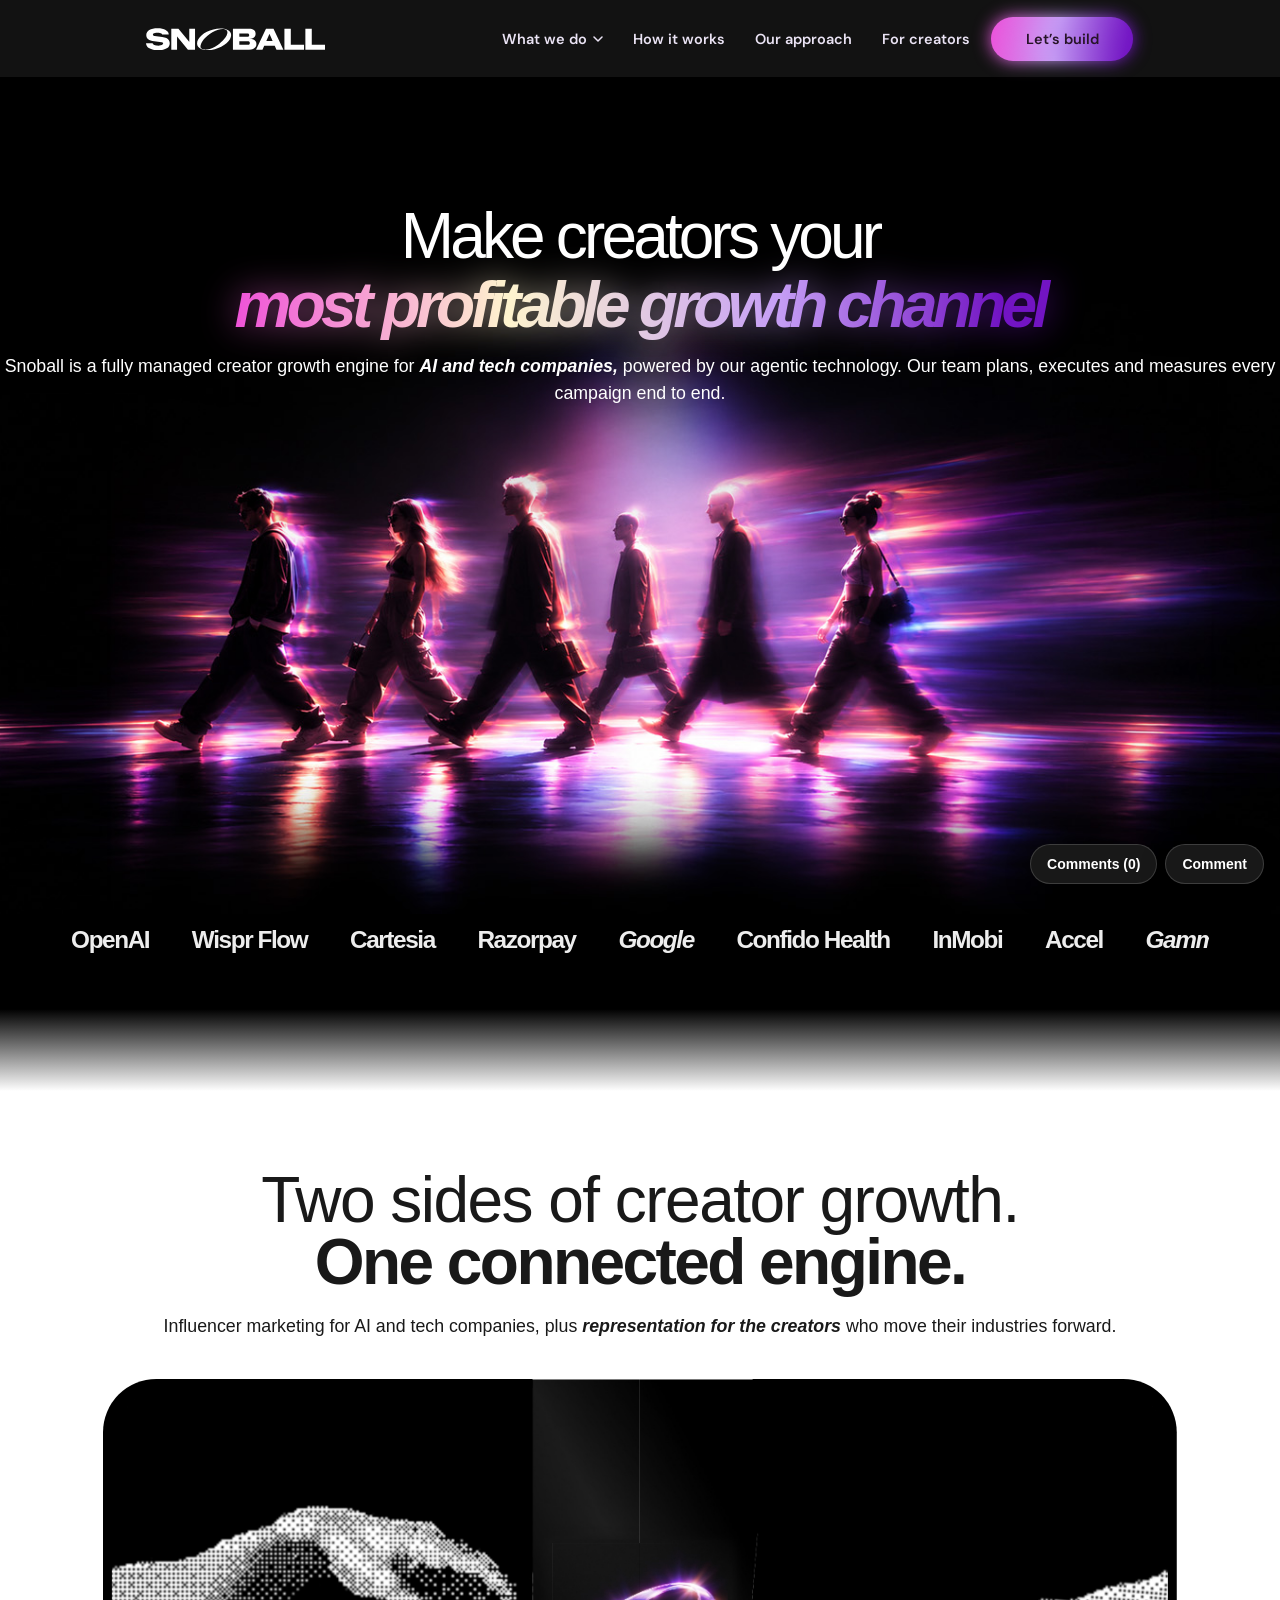
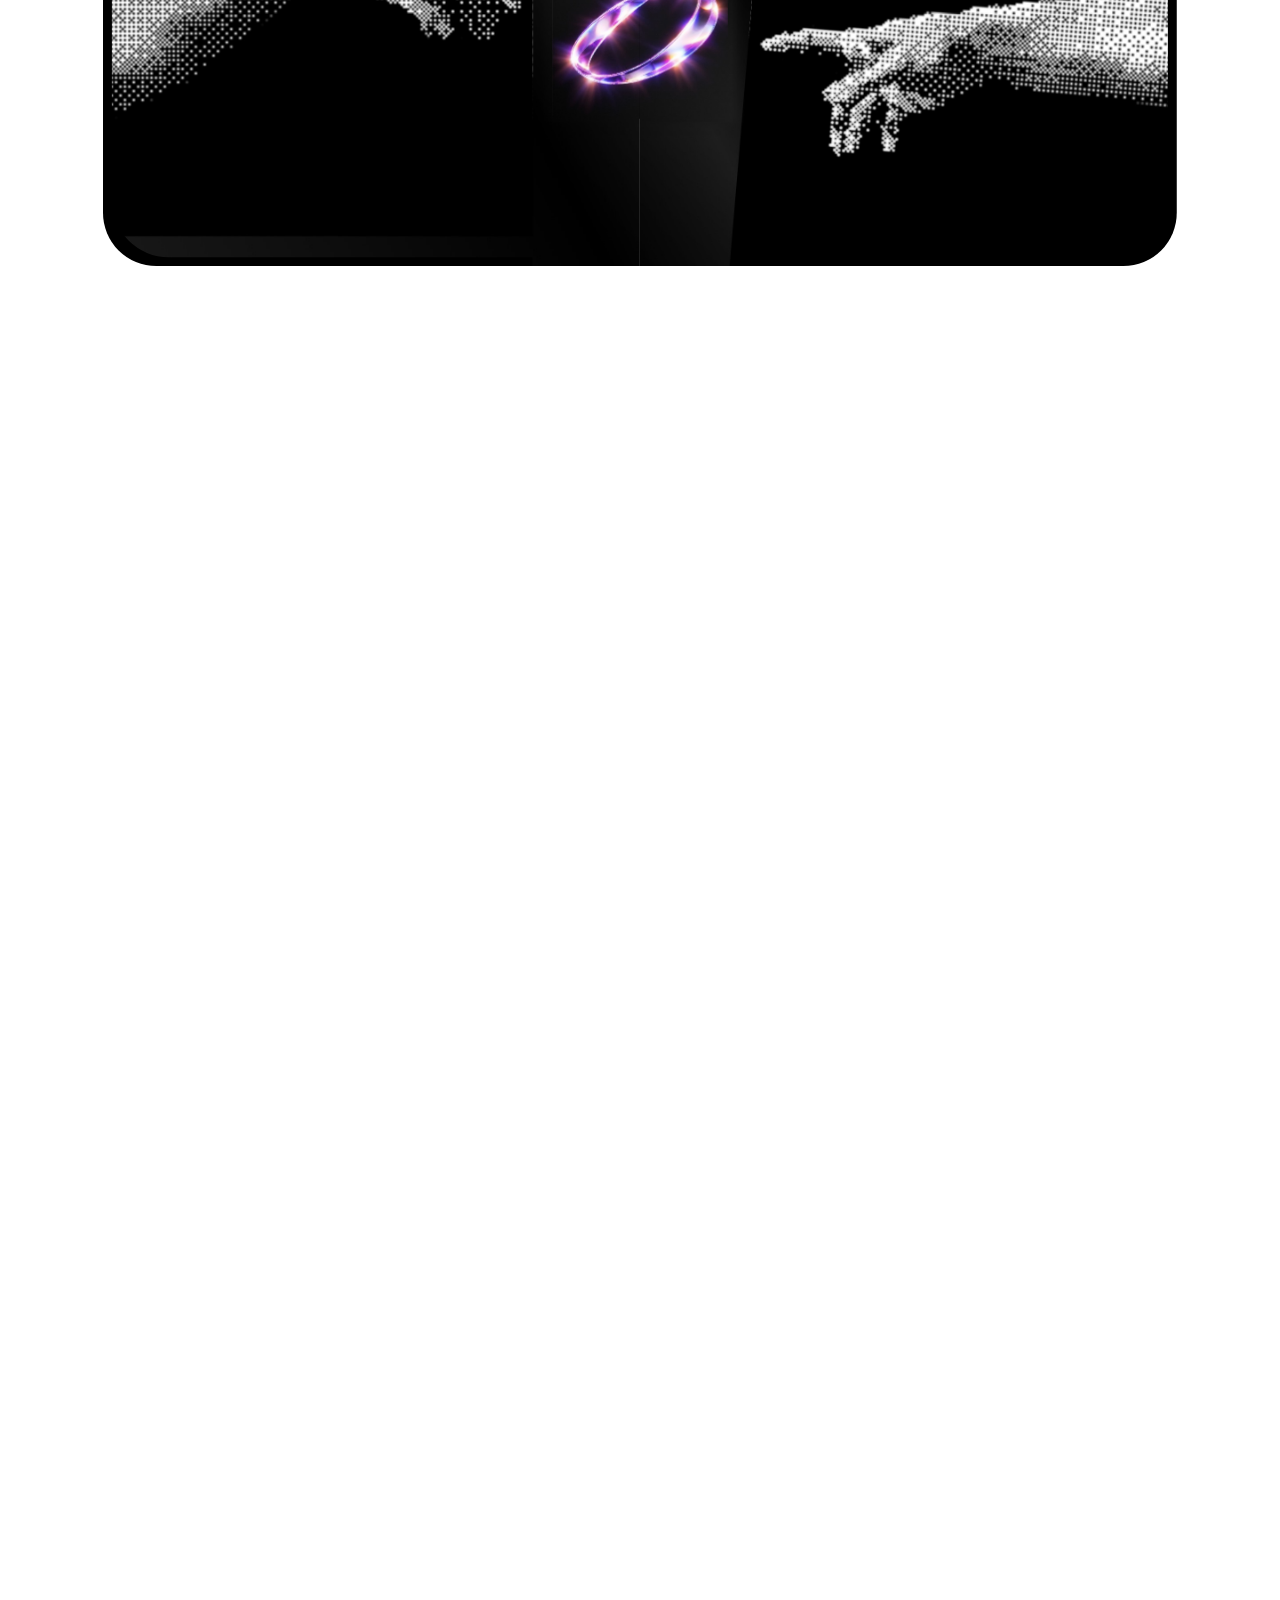
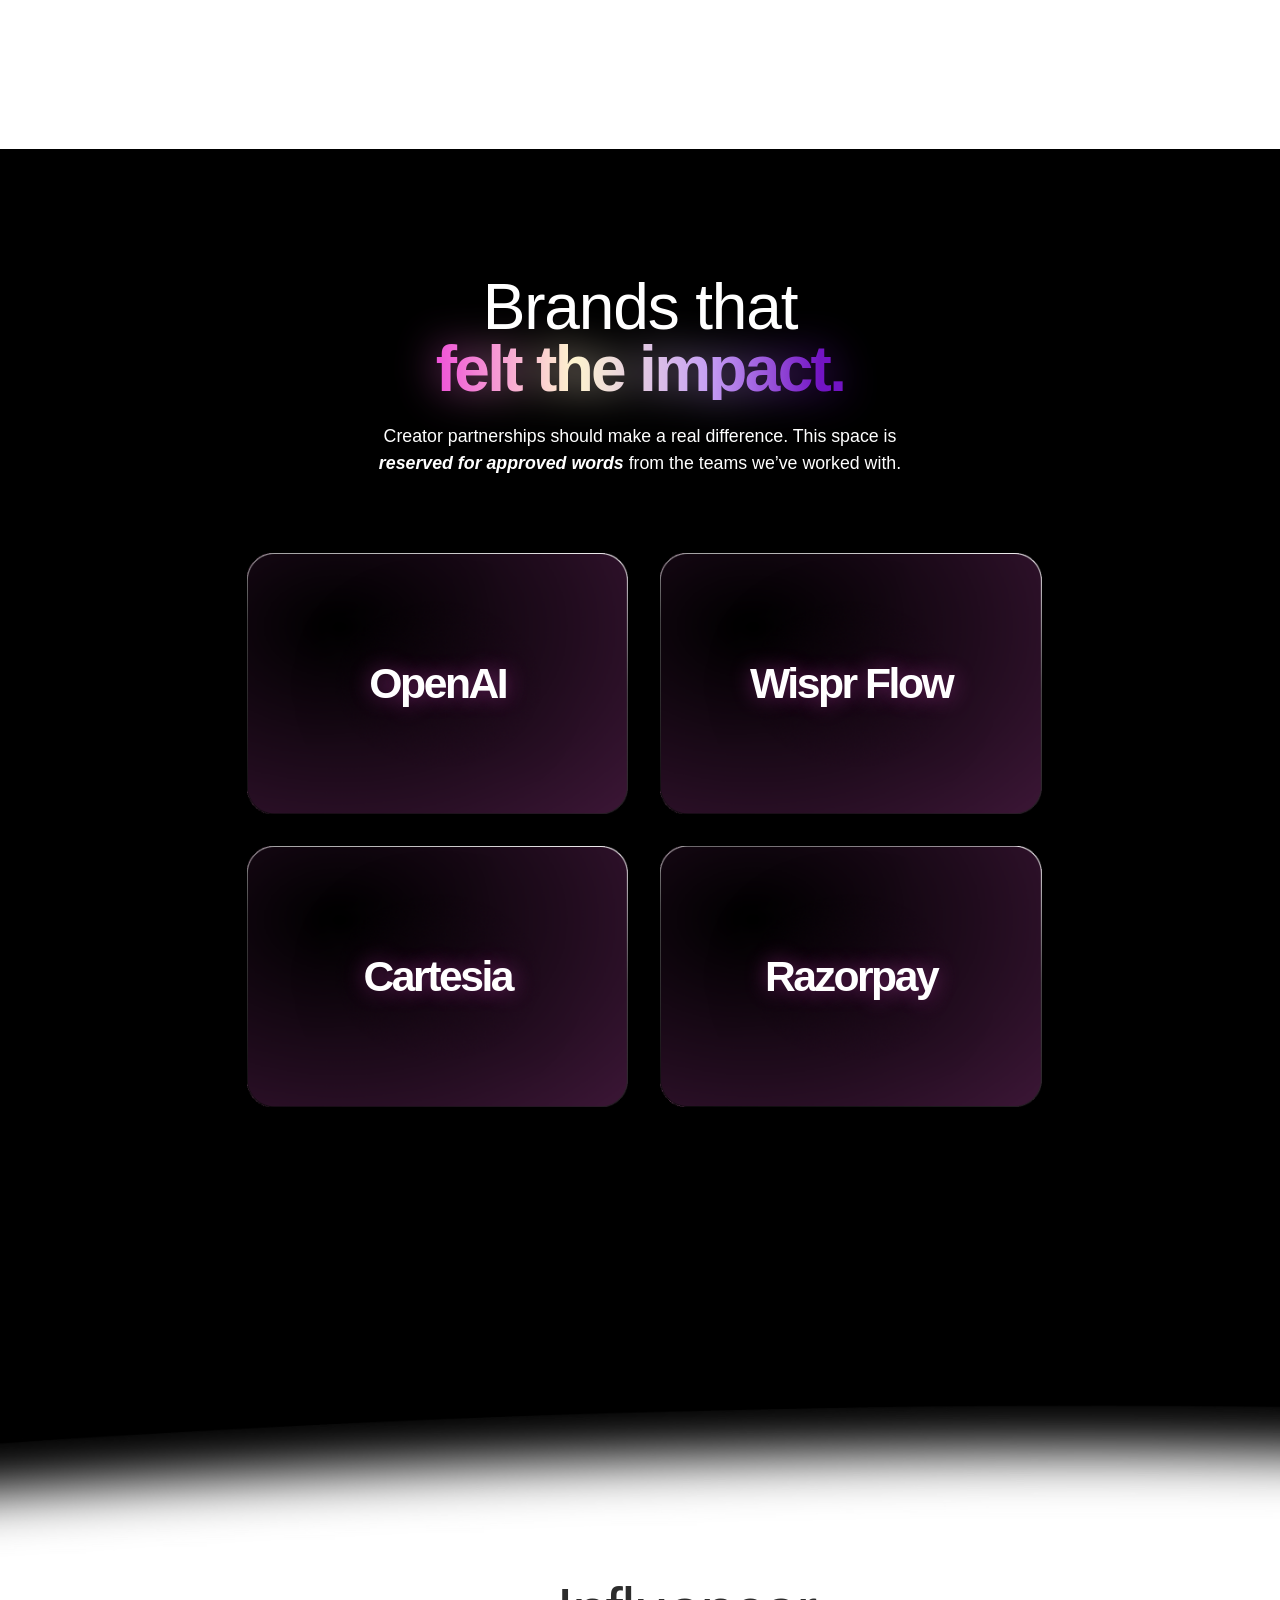
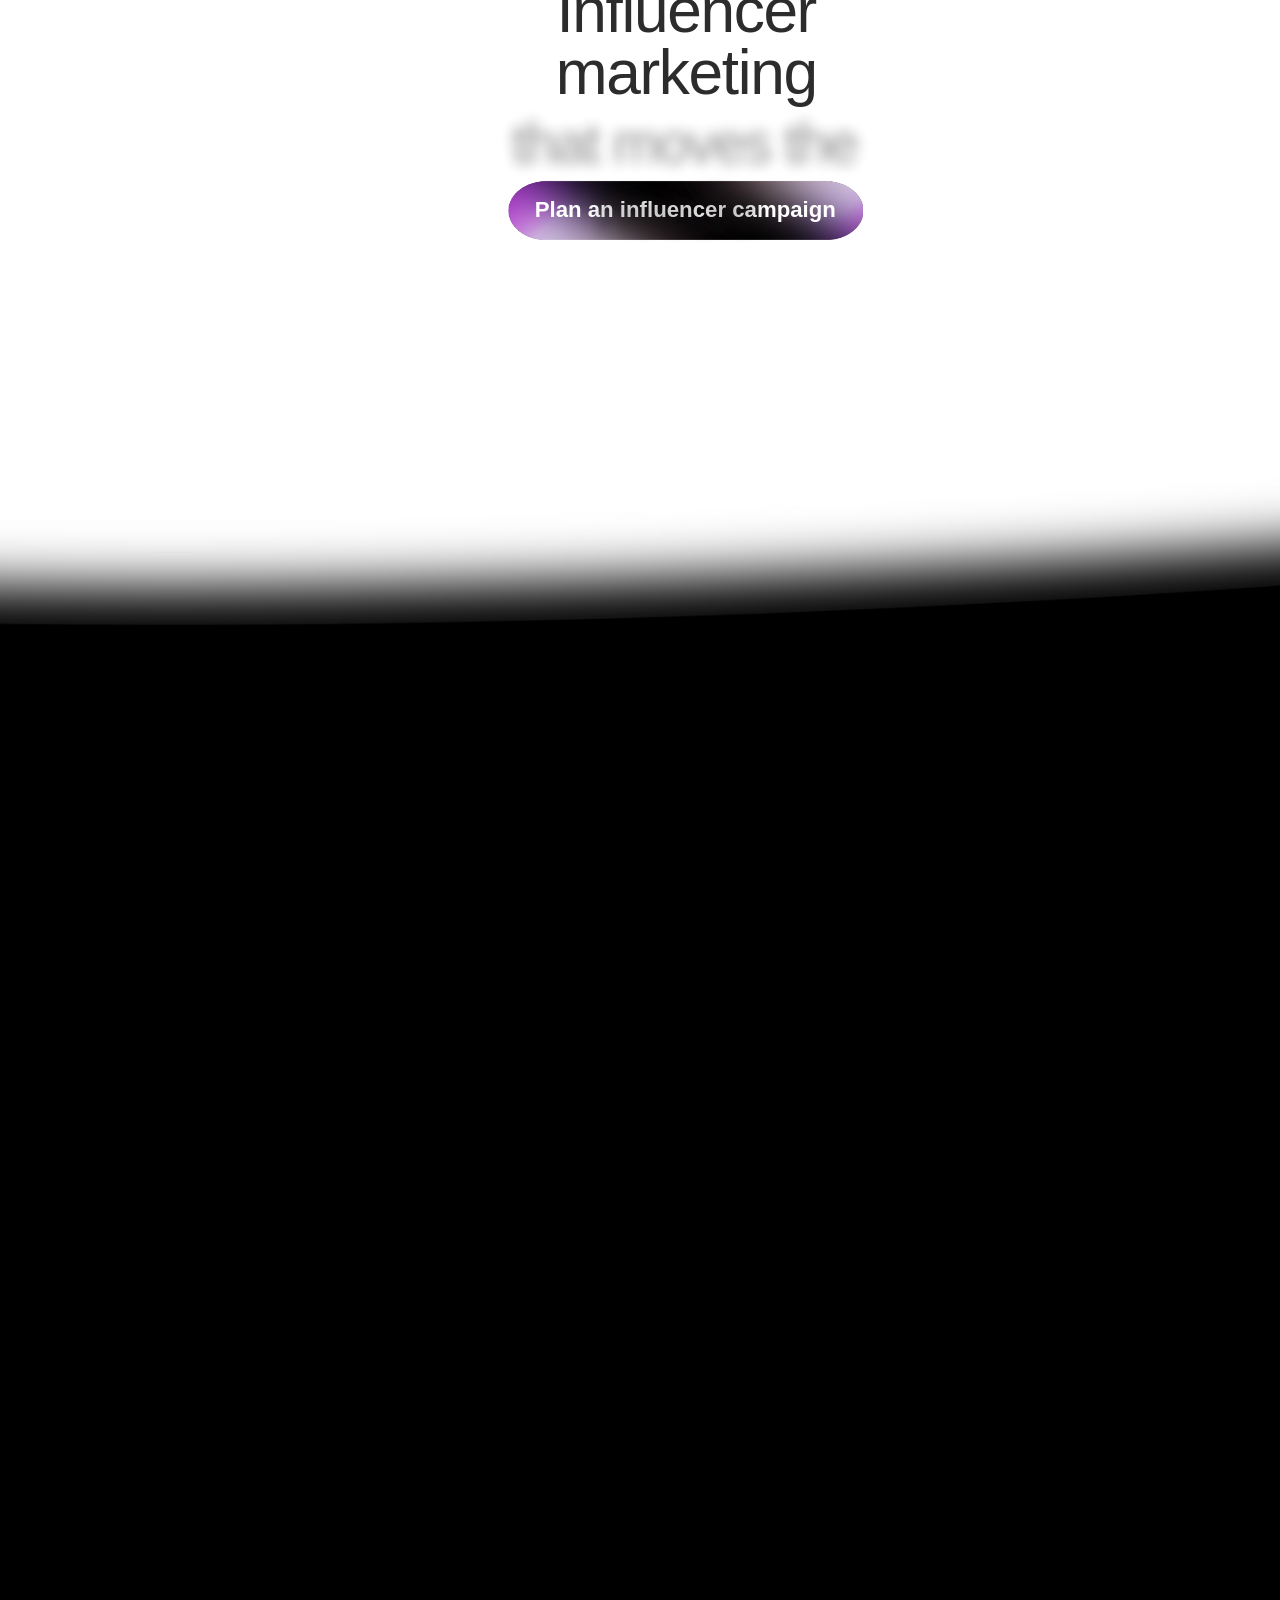
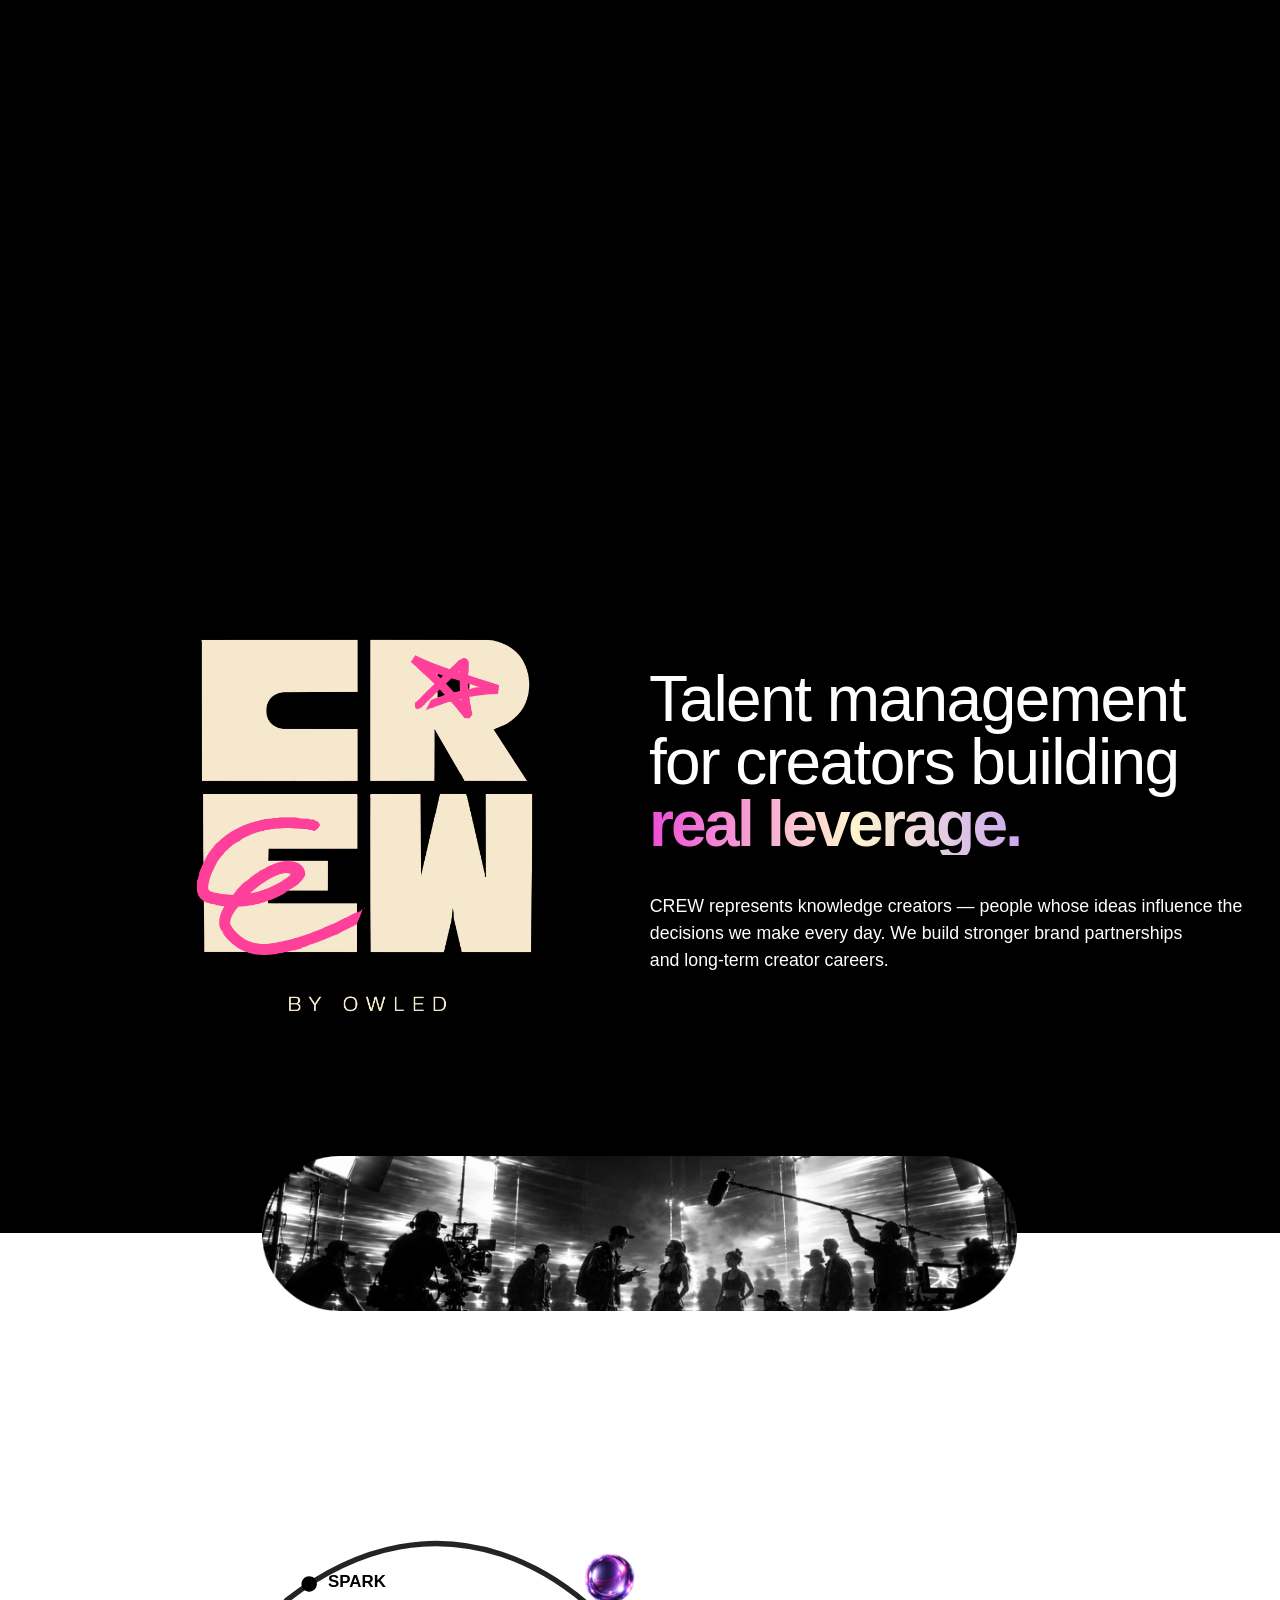
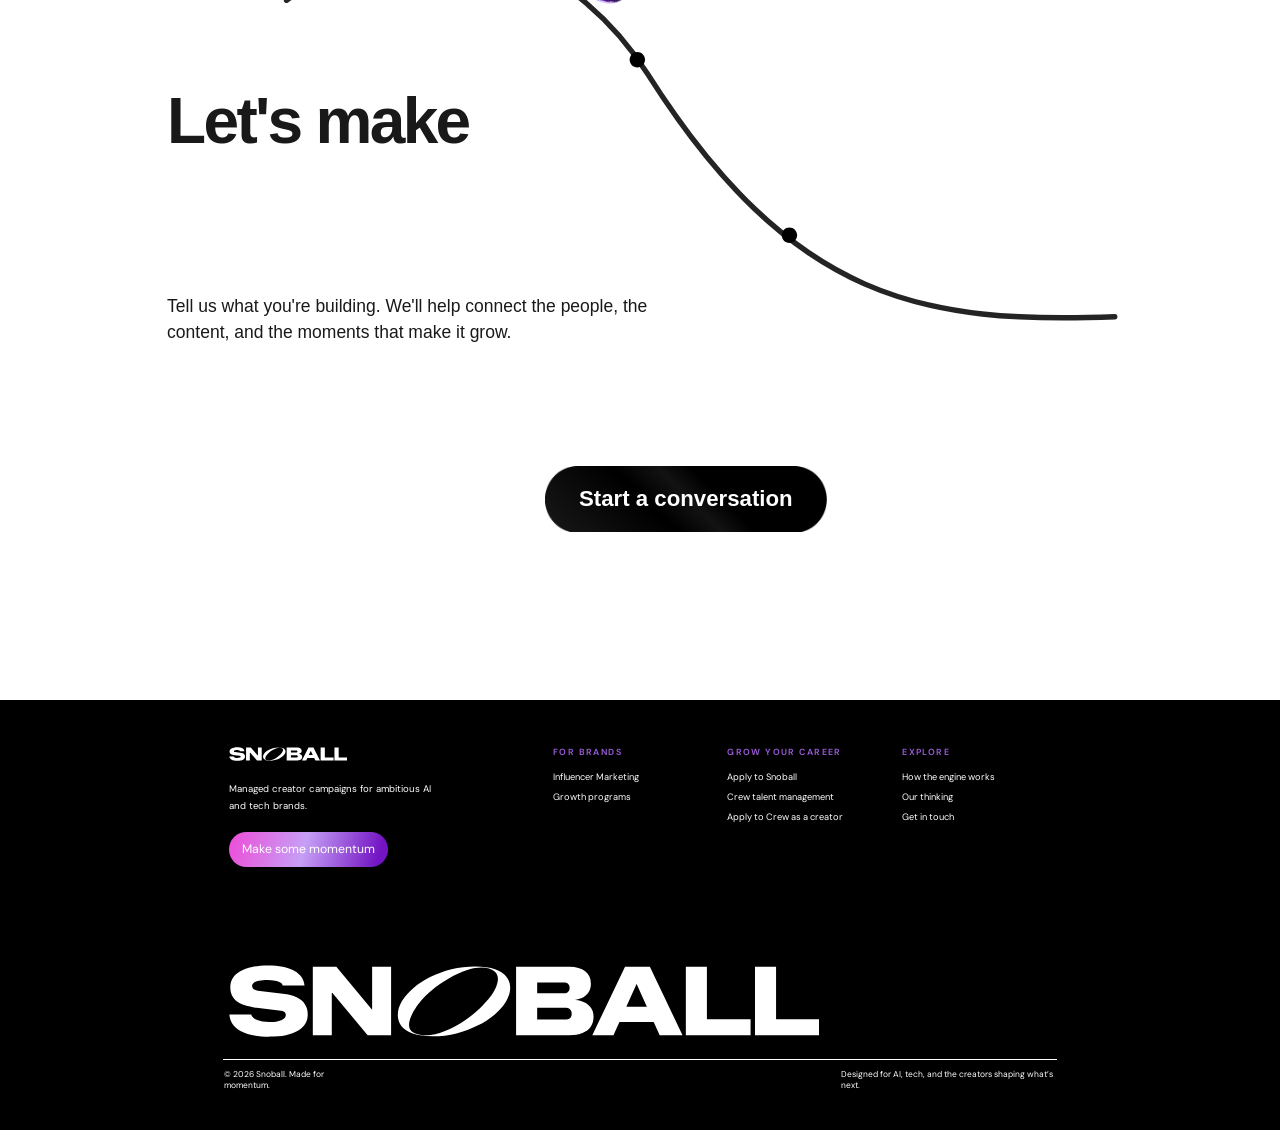
==== index.html @ f1fa3e61 "Snoball design review build Co-Authored-By: Claude Opus 5.5 <noreply@anthropic.com>" ====
<!doctype html>
<html lang="en">
<head>
  <meta charset="utf-8">
  <meta name="viewport" content="width=device-width, initial-scale=1">
  <title>Snoball — Make creators your most profitable growth channel</title>
  <meta name="description" content="Snoball is a fully managed creator growth engine for AI and tech companies, powered by our agentic technology.">
  <link rel="preconnect" href="https://fonts.googleapis.com">
  <link rel="preconnect" href="https://fonts.gstatic.com" crossorigin>
  <link href="https://fonts.googleapis.com/css2?family=DM+Sans:ital,opsz,wght@0,9..40,300..800;1,9..40,300..800&display=swap" rel="stylesheet">
  <link rel="stylesheet" href="css/base.css">
  <link rel="stylesheet" href="css/home.css">
</head>
<body>

<header class="nav">
  <div class="nav__inner">
    <a class="nav__logo" href="index.html" aria-label="Snoball home"><img src="assets/img/logo.svg" alt="Snoball"></a>
    <nav class="nav__links" aria-label="Primary">
      <div class="nav__drop">
        <button class="nav__drop-btn" type="button" aria-expanded="false" aria-controls="nav-what">What we do <svg width="10" height="6" viewBox="0 0 10 6" aria-hidden="true"><path d="M1 1l4 4 4-4" fill="none" stroke="currentColor" stroke-width="1.5" stroke-linecap="round" stroke-linejoin="round"/></svg></button>
        <div class="nav__menu" id="nav-what">
          <a href="brands.html">Influencer marketing</a>
          <a href="crew.html">Creator management</a>
        </div>
      </div>
      <a href="brands.html#how-it-works">How it works</a>
      <a href="index.html#approach">Our approach</a>
      <a href="crew.html">For creators</a>
      <a class="btn-build" href="brands.html#contact">Let’s build</a>
    </nav>
    <button class="nav__toggle" aria-label="Menu"><span></span></button>
  </div>
</header>

<main>
  <!-- Hero -->
  <section class="hero">
    <div class="sec__inner">
      <!-- The photo never moves. A copy of its backlight, masked off the people and the floor, lights up around the cursor
           and leans toward it (js/home.js) -->
      <div class="hero__art" data-hero-art>
        <img class="hero__base" src="assets/img/hero-walkers.jpg" alt="">
        <span class="hero__aura" aria-hidden="true"><span class="hero__spot"><img src="assets/img/hero-aura.jpg" alt=""></span></span>
      </div>
      <h1 class="hero__title">
        <span class="hero__l1">Make creators your</span>
        <span class="hero__l2" data-text="most profitable growth channel">most profitable growth channel</span>
      </h1>
      <p class="hero__sub">Snoball is a fully managed creator growth engine for <strong><em>AI and tech companies,</em></strong> powered by our agentic technology. Our team plans, executes and measures every campaign end to end.</p>
      <!-- Brand strip scrolls right to left; the second list is a copy so the loop is seamless -->
      <div class="hero__marquee">
        <ul class="hero__logos" aria-label="Brands we've worked with">
          <li>OpenAI</li>
          <li>Wispr Flow</li>
          <li>Cartesia</li>
          <li>Razorpay</li>
          <li class="is-italic">Google</li>
          <li>Confido Health</li>
          <li>InMobi</li>
          <li>Accel</li>
          <li class="is-italic">Gamma</li>
        </ul>
        <ul class="hero__logos" aria-hidden="true">
          <li>OpenAI</li>
          <li>Wispr Flow</li>
          <li>Cartesia</li>
          <li>Razorpay</li>
          <li class="is-italic">Google</li>
          <li>Confido Health</li>
          <li>InMobi</li>
          <li>Accel</li>
          <li class="is-italic">Gamma</li>
        </ul>
      </div>
    </div>
    <div class="hero__fade"></div>
  </section>

  <!-- Two sides -->
  <!-- Pinned while scrolling: the card shrinks, the hands meet at the ring, the card splits, and each half flips
       over to show its link (js/home.js) -->
  <section class="sides" id="approach" data-sides>
    <div class="sides__stage" data-stick>
      <div class="sec__inner">
        <h2 class="sides__title">Two sides of creator growth. <br><strong>One connected engine.</strong></h2>
        <p class="sides__sub">Influencer marketing for AI and tech companies, plus <strong><em>representation for the creators</em></strong> who move their industries forward.</p>
        <div class="sides__card" role="group" aria-label="Two pixelated hands reaching toward the Snoball ring">
          <a class="sides__half sides__half--l" href="brands.html">
            <span class="sides__layer sides__center"></span>
            <span class="sides__layer sides__hand sides__hand--l"></span>
            <span class="sides__back">
              <span class="sides__eyebrow">Get people talking</span>
              <span class="sides__label-title">Influencer marketing</span>
              <span class="sides__label-sub">Fully managed campaigns across X, Instagram, LinkedIn, TikTok and YouTube — built for awareness, consideration, product launches and conversions.</span>
              <span class="sides__label-go" aria-hidden="true">→</span>
            </span>
          </a>
          <a class="sides__half sides__half--r" href="crew.html">
            <span class="sides__layer sides__center"></span>
            <span class="sides__layer sides__hand sides__hand--r"></span>
            <span class="sides__back">
              <span class="sides__eyebrow">Back the creators</span>
              <span class="sides__label-title">Crew by Snoball</span>
              <span class="sides__label-sub">Talent management for knowledge creators — the voices influencing the decisions we make in our day-to-day lives.</span>
              <span class="sides__label-go" aria-hidden="true">→</span>
            </span>
          </a>
          <span class="sides__ring" aria-hidden="true"></span>
        </div>
      </div>
    </div>
  </section>

  <!-- Brands that felt the impact -->
  <section class="impact">
    <div class="sec__inner">
      <h2 class="impact__title">
        <span class="impact__l1">Brands that</span>
        <span class="impact__l2" data-text="felt the impact.">felt the impact.</span>
      </h2>
      <p class="impact__sub">Creator partnerships should make a real difference. This space is <strong><em>reserved for approved words</em></strong> from the teams we’ve worked with.</p>
      <!-- Front: brand name. Hover, focus or tap flips the card to its testimonial.
           Brand names and back copy are placeholders until the approved testimonials arrive. -->
      <div class="impact__grid">
        <article class="impact__card" tabindex="0" style="left:278px;top:454.6px">
          <img class="impact__bg" src="assets/img/impact-card-1-blank.png" alt="">
          <img class="impact__bg impact__bg--lit" src="assets/img/impact-card-active.png" alt="">
          <h3 class="impact__brand">OpenAI</h3>
          <p>Plan and scale creator <br>campaigns for brand awareness, <br>product launches and always-on <br>growth. Across X, Instagram, <br>LinkedIn, TikTok and YouTube</p>
        </article>
        <article class="impact__card" tabindex="0" style="left:743px;top:454.6px">
          <img class="impact__bg" src="assets/img/impact-card-1-blank.png" alt="">
          <img class="impact__bg impact__bg--lit" src="assets/img/impact-card-active.png" alt="">
          <h3 class="impact__brand">Wispr Flow</h3>
          <p>Plan and scale creator <br>campaigns for brand awareness, <br>product launches and always-on <br>growth. Across X, Instagram, <br>LinkedIn, TikTok and YouTube</p>
        </article>
        <article class="impact__card" tabindex="0" style="left:278px;top:783.6px">
          <img class="impact__bg" src="assets/img/impact-card-3-blank.png" alt="">
          <img class="impact__bg impact__bg--lit" src="assets/img/impact-card-active.png" alt="">
          <h3 class="impact__brand">Cartesia</h3>
          <p>Plan and scale creator <br>campaigns for brand awareness, <br>product launches and always-on <br>growth. Across X, Instagram, <br>LinkedIn, TikTok and YouTube</p>
        </article>
        <article class="impact__card" tabindex="0" style="left:743px;top:783.6px">
          <img class="impact__bg" src="assets/img/impact-card-4-blank.png" alt="">
          <img class="impact__bg impact__bg--lit" src="assets/img/impact-card-active.png" alt="">
          <h3 class="impact__brand">Razorpay</h3>
          <p>Plan and scale creator <br>campaigns for brand awareness, <br>product launches and always-on <br>growth. Across X, Instagram, <br>LinkedIn, TikTok and YouTube</p>
        </article>
      </div>
    </div>
  </section>

  <!-- Influencer marketing -->
  <!-- Pinned while scrolling: opens like an eye, then the two headline lines trade focus and the like counts fly outward (js/home.js) -->
  <section class="infl" data-infl>
    <div class="infl__stage" data-stick>
      <div class="sec__inner">
        <h2 class="infl__title">Influencer <br>marketing</h2>
        <p class="infl__blur">that moves the <br>needle.</p>
        <p class="infl__sub">Plan and scale creator campaigns for brand awareness, product launches and always-on growth. Across X, Instagram, LinkedIn, TikTok and YouTube, we turn creators into a growth engine for discovery, consideration and conversions.</p>
        <a class="btn-glow" href="brands.html">Plan an influencer campaign</a>
        <span class="like" style="left:1121px;top:180.4px" data-value="22400">22.4k</span>
        <span class="like" style="left:1259px;top:306.4px" data-value="121000">121k</span>
        <span class="like" style="left:235px;top:306.4px" data-value="231000">231k</span>
        <span class="like" style="left:1121px;top:458.4px" data-value="29300">29.3k</span>
        <span class="like" style="left:109px;top:497.4px" data-value="451000">451k</span>
        <span class="like" style="left:260px;top:698.4px" data-value="29300">29.3k</span>
      </div>
      <div class="infl__lid infl__lid--top" aria-hidden="true"></div>
      <div class="infl__lid infl__lid--bottom" aria-hidden="true"></div>
    </div>
  </section>

  <!-- CREW -->
  <section class="crew">
    <div class="sec__inner">
      <img class="crew__logo" src="assets/img/crew-logo-cream.png" alt="CREW by Owled">
      <h2 class="crew__title">Talent management <br>for creators building <br><span class="grad-text">real leverage.</span></h2>
      <p class="crew__sub">CREW represents knowledge creators — people whose ideas influence the <br>decisions we make every day. We build stronger brand partnerships <br>and long-term creator careers.</p>
    </div>
  </section>

  <!-- Let's make the internet talk about you -->
  <!-- Pill is black and white; colour shows in a circle around the cursor. The orb travels the curve as you scroll and lights up each label (js/home.js) -->
  <section class="talk" data-talk>
    <div class="sec__inner">
      <div class="talk__pill" data-color-reveal>
        <img class="talk__pill-bw" src="assets/img/film-crew-pill.png" alt="A film crew shooting creators on a neon-lit set">
        <img class="talk__pill-color" src="assets/img/film-crew-pill.png" alt="" aria-hidden="true">
      </div>
      <img class="talk__orb" src="assets/img/orb.png" alt="">
      <img class="talk__curve" src="assets/img/curve.svg" alt="">
      <span class="talk__label" style="left:369px;top:386.6px">SPARK</span>
      <span class="talk__label" style="left:594px;top:472.6px">TRACTION</span>
      <span class="talk__label" style="left:730px;top:671.6px">MOMENTUM</span>
      <!-- Lines appear one per point on the curve; the newest line is bold, earlier ones go light (js/home.js) -->
      <h2 class="talk__title"><span class="talk__line">Let's make</span> <br><span class="talk__line">the internet</span> <br><strong class="talk__line">talk about you.</strong></h2>
      <p class="talk__sub">Tell us what you're building. We'll help connect the people, the <br>content, and the moments that make it grow.</p>
      <a class="btn-dark" href="brands.html#contact">Start a conversation</a>
    </div>
  </section>
</main>

<footer class="footer">
  <div class="footer__inner">
    <div class="footer__brand">
      <img class="footer__brand-logo" src="assets/img/logo-footer-small.svg" alt="Snoball">
      <p class="footer__tagline">Managed creator campaigns for ambitious AI and tech brands.</p>
      <a class="footer__cta" href="brands.html#contact">Make some momentum</a>
    </div>
    <div class="footer__col">
      <h4>For brands</h4>
      <a href="brands.html">Influencer Marketing</a>
      <a href="brands.html#how-it-works">Growth programs</a>
    </div>
    <div class="footer__col">
      <h4>Grow your career</h4>
      <a href="crew.html#apply">Apply to Snoball</a>
      <a href="crew.html">Crew talent management</a>
      <a href="crew.html#apply">Apply to Crew as a creator</a>
    </div>
    <div class="footer__col">
      <h4>Explore</h4>
      <a href="brands.html#how-it-works">How the engine works</a>
      <a href="index.html#approach">Our thinking</a>
      <a href="brands.html#contact">Get in touch</a>
    </div>
    <img class="footer__wordmark" src="assets/img/logo-wordmark.svg" alt="">
    <div class="footer__rule"></div>
    <p class="footer__legal footer__legal--left">© 2026 Snoball. Made for momentum.</p>
    <p class="footer__legal footer__legal--right">Designed for AI, tech, and the creators shaping what’s next.</p>
  </div>
</footer>
<script src="js/main.js"></script>
<script src="js/home.js"></script>
<script>window.__commentRemote={url:"https://rpwkdgypubyflujwgqig.supabase.co",key:"sb_publishable_K_lqISfxJCKa1waMj0X49Q_MTiQOgHV"};</script>
<script src="comments.js" defer></script>
</body>
</html>
---- css/base.css ----
/* Snoball — shared tokens, nav and footer. Measurements are taken 1:1 from the 1440px Figma frames. */

:root {
  --black: #000;
  --nav-bg: #121212;
  --ink: #191919;
  --ink-2: #2c2c2c;
  --nav-link: #eae3f4;
  --pink: #ff409b;
  --violet: #9e5ddd;
  --lavender: #c69ff5;
  --purple: #7214c3;
  --magenta: #ee4cd8;
  --cream: #fef4ce;

  /* Headline gradient used on "most profitable growth channel", "felt the impact." etc. */
  --grad-brand: linear-gradient(90deg, #ee4cd8 0%, #fef4ce 34.13%, #c69ff5 66.35%, #7214c3 93.27%);
  /* Pill buttons ("Let's build", "Make some momentum") */
  --grad-button: linear-gradient(100deg, #ee4cd8 0%, #c69ff5 47.12%, #7214c3 93.27%);

  --font-display: "Helvetica Neue", Helvetica, Arial, sans-serif;
  --font-ui: "DM Sans", "Helvetica Neue", Arial, sans-serif;

  --frame: 1440px;
}

*,
*::before,
*::after { box-sizing: border-box; }

html { -webkit-text-size-adjust: 100%; }

body {
  margin: 0;
  background: #fff;
  color: var(--ink);
  font-family: var(--font-display);
  -webkit-font-smoothing: antialiased;
  -moz-osx-font-smoothing: grayscale;
  overflow-x: hidden;
}

img { display: block; max-width: 100%; }
a { color: inherit; text-decoration: none; }
button { font: inherit; cursor: pointer; border: 0; background: none; color: inherit; padding: 0; }
h1, h2, h3, h4, p { margin: 0; font-weight: inherit; }

.page { width: 100%; max-width: var(--frame); margin: 0 auto; position: relative; overflow: hidden; }

.grad-text {
  background: var(--grad-brand);
  -webkit-background-clip: text;
  background-clip: text;
  color: transparent;
}

/* Dark bands inside the 1440 .page container bleed to the full viewport width */
main.page { overflow: visible; }
main.page > section { overflow-x: clip; }
.cr-voices, .cr-build, .b-camp, .b-modes, .b-brief {
  box-shadow: 0 0 0 100vmax #000;
  clip-path: inset(0 -100vmax);
}

/* ---------- Nav ---------- */
.nav {
  position: sticky;
  top: 0;
  z-index: 50;
  height: 77px;
  background: var(--nav-bg);
}
.nav__inner {
  max-width: var(--frame);
  height: 100%;
  margin: 0 auto;
  padding: 0 147px 0 146px;
  display: flex;
  align-items: center;
  justify-content: space-between;
}
.nav__logo img { width: 180px; height: 21.5px; margin-top: 1px; }
.nav__links { display: flex; align-items: center; }
.nav__links a {
  font-family: var(--font-ui);
  font-weight: 600;
  font-size: 14.5px;
  color: var(--nav-link);
  margin-right: 30px;
  transition: opacity .2s;
}
.nav__links a:hover { opacity: .75; }
.nav__links a:nth-last-child(2) { margin-right: 21px; }
.nav__links .btn-build { margin-right: 0; color: #271428; }

/* "What we do" dropdown: opens on hover, keyboard focus or click */
.nav__drop { position: relative; margin-right: 30px; }
.nav__drop-btn {
  display: inline-flex; align-items: center; gap: 6px;
  font: 600 14.5px var(--font-ui); color: var(--nav-link);
  background: none; border: 0; padding: 0; cursor: pointer;
  transition: opacity .3s cubic-bezier(.22, 1, .36, 1);
}
.nav__drop-btn:hover { opacity: .75; }
.nav__drop-btn svg { transition: transform .5s cubic-bezier(.22, 1, .36, 1); }
.nav__menu {
  position: absolute; top: calc(100% + 16px); left: -12px;
  display: flex; flex-direction: column; min-width: 208px; padding: 8px;
  background: var(--nav-bg); border: 1px solid rgba(255, 255, 255, .12); border-radius: 16px;
  opacity: 0; visibility: hidden; transform: translateY(-8px);
  transition: opacity .3s cubic-bezier(.22, 1, .36, 1), transform .5s cubic-bezier(.22, 1, .36, 1), visibility 0s linear .5s;
}
/* Invisible bridge so the menu stays open while the pointer crosses the gap */
.nav__menu::before { content: ""; position: absolute; left: 0; right: 0; top: -16px; height: 16px; }
.nav__links .nav__menu a { margin: 0; padding: 8px 12px; border-radius: 8px; white-space: nowrap; }
.nav__links .nav__menu a:hover { opacity: 1; background: rgba(255, 255, 255, .08); }
.nav__menu a[aria-current="page"] { background: rgba(255, 255, 255, .08); }
.nav__drop:hover .nav__menu, .nav__drop:focus-within .nav__menu, .nav__drop.is-open .nav__menu {
  opacity: 1; visibility: visible; transform: none; transition-delay: 0s;
}
.nav__drop:hover .nav__drop-btn svg, .nav__drop:focus-within .nav__drop-btn svg, .nav__drop.is-open .nav__drop-btn svg { transform: rotate(180deg); }
@media (prefers-reduced-motion: reduce) {
  .nav__menu, .nav__drop-btn svg { transform: none !important; }
}

.btn-build {
  position: relative;
  display: inline-flex;
  align-items: center;
  justify-content: center;
  width: 142px;
  height: 44px;
  border-radius: 22px;
  font-family: var(--font-ui);
  font-weight: 600;
  font-size: 14px;
  color: #271428;
  background: var(--grad-button);
  isolation: isolate;
}
.btn-build::before {
  content: "";
  position: absolute;
  inset: 0;
  border-radius: inherit;
  background: linear-gradient(100deg, #ee4cd8 0%, #c69ff5 43.75%, #7214c3 93.27%);
  filter: blur(8.45px);
  z-index: -1;
}
.btn-build:hover { filter: brightness(1.05); }

.nav__toggle { display: none; }

/* ---------- Footer ---------- */
.footer {
  background: #000;
  color: #fff;
  font-family: var(--font-ui);
}
.footer__inner {
  position: relative;
  max-width: var(--frame);
  height: 484px;
  margin: 0 auto;
}
.footer__brand { position: absolute; left: 258px; top: 53px; width: 300px; }
.footer__brand-logo { width: 132px; height: 16.5px; }
.footer__tagline { margin-top: 22px; font-size: 10.8px; line-height: 19px; width: 240px; }
.footer__cta {
  display: flex;
  align-items: center;
  justify-content: center;
  margin-top: 19.5px;
  width: 178px;
  height: 39px;
  border-radius: 19.5px;
  background: linear-gradient(105deg, #ee4cd8 0%, #c69ff5 47.12%, #7214c3 93.27%);
  font-size: 13.8px;
  color: #fff;
}
.footer__col { position: absolute; top: 52px; }
.footer__col:nth-child(2) { left: 622px; }
.footer__col:nth-child(3) { left: 818px; }
.footer__col:nth-child(4) { left: 1015px; }
.footer__col h4 {
  font-size: 10px;
  font-weight: 600;
  letter-spacing: 0.16em;
  text-transform: uppercase;
  color: var(--violet);
  margin-bottom: 15px;
}
.footer__col a { display: block; font-size: 10.4px; line-height: 14px; margin-bottom: 8.5px; }
.footer__col a:hover { color: var(--lavender); }
.footer__wordmark { position: absolute; left: 258px; top: 299px; width: 663px; height: 80px; }
.footer__rule { position: absolute; left: 251px; top: 404px; width: 938px; height: 1px; background: #fff; }
.footer__legal { position: absolute; top: 417px; font-size: 9.5px; line-height: 12px; }
.footer__legal--left { left: 252px; width: 130px; }
.footer__legal--right { left: 946px; width: 240px; }

/* ---------- Responsive (below the 1440 design width) ---------- */
@media (max-width: 1439px) and (min-width: 1101px) {
  .footer__inner { zoom: var(--fit, 1); }
}
@media (max-width: 1100px) {
  .nav__inner { padding: 0 24px; }
  .nav__links a { margin-right: 20px; white-space: nowrap; }
  .footer__inner { height: auto; padding: 48px 24px 32px; display: grid; grid-template-columns: repeat(3, 1fr); gap: 32px; }
  .footer__brand, .footer__col, .footer__wordmark, .footer__rule, .footer__legal { position: static; width: auto; }
  .footer__brand { grid-column: 1 / -1; }
  .footer__wordmark { grid-column: 1 / -1; height: auto; max-width: 663px; width: 100%; }
  .footer__rule { grid-column: 1 / -1; }
  .footer__legal--left { grid-column: 1 / 2; }
  .footer__legal--right { grid-column: 2 / -1; justify-self: end; max-width: 240px; }
}
@media (max-width: 960px) {
  .nav__links { display: none; position: absolute; top: 77px; left: 0; right: 0; flex-direction: column; align-items: flex-start; gap: 18px; padding: 24px; background: var(--nav-bg); }
  .nav.is-open .nav__links { display: flex; }
  .nav__links a, .nav__links a:nth-last-child(2) { margin: 0; font-size: 16px; }
  /* In the mobile menu the two "What we do" options are always listed under their label */
  .nav__drop { margin: 0; }
  .nav__drop-btn { font-size: 16px; pointer-events: none; }
  .nav__drop-btn svg { display: none; }
  .nav__menu { position: static; opacity: 1; visibility: visible; transform: none; min-width: 0; padding: 8px 0 0 16px; background: none; border: 0; gap: 12px; }
  .nav__links .nav__menu a { padding: 0; font-weight: 500; }
  .nav__menu a[aria-current="page"] { background: none; text-decoration: underline; text-underline-offset: 4px; }
  .nav__toggle { display: block; width: 32px; height: 32px; position: relative; }
  .nav__toggle span, .nav__toggle::before, .nav__toggle::after { content: ""; position: absolute; left: 4px; right: 4px; height: 2px; background: #fff; }
  .nav__toggle::before { top: 9px; } .nav__toggle span { top: 15px; } .nav__toggle::after { top: 21px; }
  .nav__logo img { width: 140px; height: auto; }
  .footer__inner { grid-template-columns: 1fr 1fr; }
  .footer__legal--right { grid-column: 1 / -1; justify-self: start; }
}
---- css/home.css ----
/* Home page. Desktop values are 1:1 with the 1440px Figma frame (top = position inside each section). */

.sec__inner { position: relative; width: 1440px; margin: 0 auto; height: 100%; }
section { position: relative; }

/* ---------- Hero ---------- */
.hero { height: 1140.6px; background: #000; color: #fff; overflow: hidden; }
.hero__art { position: absolute; left: -169px; top: -59.2px; width: 1779px; height: 1001px; }
.hero__base { position: absolute; inset: 0; width: 100%; height: 100%; max-width: none; }
/* The light around the characters (spot is 2000px wide, so from the centre it reaches the whole hero): hero-aura.jpg is the photo's glow and streaks on black (screen blend ignores black).
   The outer mask keeps it off the people and the floor. .hero__spot is a soft circle that follows the cursor and
   reveals that light, so the glow around the nearest characters brightens; the image inside is counter-moved so it
   stays aligned, plus a small lean toward the cursor. js/home.js sets --sx/--sy (spot) and --gx/--gy (lean). */
.hero__aura {
  position: absolute; inset: 0; overflow: hidden; mix-blend-mode: screen; pointer-events: none;
  -webkit-mask: url(../assets/img/hero-aura-mask.png) 0 0 / 100% 100% no-repeat;
  mask: url(../assets/img/hero-aura-mask.png) 0 0 / 100% 100% no-repeat;
}
.hero__spot {
  position: absolute; left: -1000px; top: -1000px; width: 2000px; height: 2000px; overflow: hidden; opacity: 0;
  -webkit-mask: radial-gradient(closest-side, #000 40%, transparent);
  mask: radial-gradient(closest-side, #000 40%, transparent);
  transform: translate3d(var(--sx, 0px), var(--sy, 0px), 0);
  transition: opacity .5s cubic-bezier(.22, 1, .36, 1); will-change: transform, opacity;
}
.hero.is-lit .hero__spot { opacity: 1; }
.hero__spot img {
  position: absolute; left: 1000px; top: 1000px; width: 1779px; height: 1001px; max-width: none;
  transform: translate3d(calc(var(--gx, 0px) - var(--sx, 0px)), calc(var(--gy, 0px) - var(--sy, 0px)), 0); will-change: transform;
}
.hero__title {
  position: absolute; left: 0; right: 0; top: 140.4px;
  text-align: center; font-size: 72px; line-height: 78px;
}
.hero__title span { display: block; }
.hero__l1 { font-weight: 300; letter-spacing: -0.06em; }
.hero__l2 { position: relative; font-weight: 700; font-style: italic; letter-spacing: -0.074em; }
.hero__l2,
.hero__l2::before {
  background: linear-gradient(90deg, #ee4cd8 0%, #fef4ce 34.13%, #c69ff5 66.35%, #7214c3 93.27%) center / 937px 100% no-repeat;
  -webkit-background-clip: text; background-clip: text; color: transparent;
}
.hero__l2::before {
  content: attr(data-text); position: absolute; inset: 0;
  filter: blur(20.4px); opacity: .64; z-index: -1;
}
.hero__title { isolation: isolate; }
.hero__sub {
  position: absolute; left: 0; right: 0; top: 310.5px;
  text-align: center; font-size: 20px; line-height: 30px;
}
.hero__sub strong { font-weight: 700; }
/* Brand strip: runs the full viewport width, right to left. Constant speed is intended, so it uses linear timing. */
.hero__marquee { position: absolute; top: 956px; left: calc(720px - 50vw); width: 100vw; display: flex; overflow: hidden; }
.hero__logos { list-style: none; margin: 0; padding: 0; display: flex; flex: none; animation: hero-marquee 36s linear infinite; }
.hero__marquee:hover .hero__logos { animation-play-state: paused; }
@keyframes hero-marquee { to { transform: translateX(-100%); } }
.hero__logos li {
  white-space: nowrap; padding-right: 48px;
  font-size: 27.4px; line-height: 30px; font-weight: 700; letter-spacing: -0.058em; color: rgba(255,255,255,.93);
}
.hero__logos .is-italic { font-style: italic; }
.hero__fade {
  position: absolute; left: 0; right: 0; bottom: 0; height: 105.6px;
  background: linear-gradient(180deg, #000 0, #000 13.6px, #fff 100%);
}

/* ---------- Two sides ---------- */
/* Pinned scenes: the section is taller than its stage, and the stage sticks while the extra height scrolls by.
   js/home.js sets the stage's sticky `top` so it sits centred under the nav. */
.sides { height: calc(1040.4px + 1500px); background: #fff; color: var(--ink); }
.sides__stage, .infl__stage { position: sticky; top: 0; }
.sides__stage { height: 1040.4px; }
.sides__title {
  position: absolute; left: 0; right: 0; top: 87.7px;
  text-align: center; font-size: 72px; line-height: 70px; font-weight: 300; letter-spacing: -0.024em;
}
.sides__title strong { font-weight: 700; letter-spacing: -0.04em; }
.sides__sub { position: absolute; left: 0; right: 0; top: 249.8px; text-align: center; font-size: 20px; line-height: 30px; }
.sides__sub strong { font-weight: 700; }
/* The card is the design image cut into layers with clip-path: centre panel (with a hole where the ring is),
   each hand panel, and the ring. Each half holds its own copy so the card can split down the middle. */
.sides__card { position: absolute; left: 116px; top: 323.9px; width: 1208px; height: 548px; will-change: transform; }
.sides__half { position: absolute; inset: 0; display: block; background: #000; pointer-events: none; will-change: transform, clip-path; }
.sides__half--l { clip-path: inset(0 50% 0 0 round 60px 0 0 60px); }
.sides__half--r { clip-path: inset(0 0 0 50% round 0 60px 60px 0); }
.sides.is-split .sides__half { pointer-events: auto; }
.sides__layer { position: absolute; inset: 0; background: url(../assets/img/two-sides-clean.jpg) 0 0 / 100% 100% no-repeat; }
.sides__center { clip-path: inset(0 39.5% 0 40%); }
.sides__hand { mix-blend-mode: screen; will-change: transform; }
.sides__hand { --edge: 10px; }
/* Inset past the image's light outline so it doesn't travel inward with the hand */
.sides__hand--l { clip-path: inset(var(--edge) 60% var(--edge) var(--edge) round 64px 0 0 64px); }
.sides__hand--r { clip-path: inset(var(--edge) var(--edge) var(--edge) 60.5% round 0 64px 64px 0); }
/* Ring on its own, screen-blended so its black square disappears into the panel and the hands pass over it */
.sides__ring {
  position: absolute; left: 41.8%; top: 33.6%; width: 16.35%; height: 36.1%;
  background: url(../assets/img/sides-ring.jpg) center / 100% 100% no-repeat; mix-blend-mode: screen;
  pointer-events: none; will-change: transform, opacity;
}
/* Back face, shown once a half has flipped past 90°. scaleX(-1) undoes the mirror of the 180° turn. */
.sides__back {
  position: absolute; top: 0; bottom: 0; width: 50%; padding: 64px; display: flex; flex-direction: column; gap: 16px;
  color: #fff; opacity: 0; transform: scaleX(-1);
  background: radial-gradient(120% 80% at 50% 110%, rgba(198, 159, 245, .42), rgba(238, 76, 216, .16) 45%, transparent 75%), #000;
}
.sides__half--l .sides__back { left: 0; }
.sides__half--r .sides__back { left: 50%; }
.sides__half.is-back .sides__back { opacity: 1; }
.sides__half.is-back .sides__layer { opacity: 0; }
/* Once flipped, only the back card paints, so the clip can go and the card can tilt and glow past its edges.
   Both rest flat; hover or focus eases them into the tilted, glowing look of the brands page's card 01. */
.sides__half.is-back { background: transparent; clip-path: none !important; }
.sides__back { border-radius: 60px; transition: transform .8s cubic-bezier(.22, 1, .36, 1); }
.sides__back::after {
  content: ""; position: absolute; inset: 6px; z-index: -1; border-radius: inherit;
  box-shadow: 0 0 74px rgba(238, 76, 216, .7);
  opacity: 0; transition: opacity .8s cubic-bezier(.22, 1, .36, 1);
}
@media (hover: hover) and (min-width: 1101px) {
  .sides.is-split .sides__half--l:hover .sides__back, .sides.is-split .sides__half--l:focus-visible .sides__back { transform: scaleX(-1) rotate(-5deg) scale(1.04); }
  .sides.is-split .sides__half--r:hover .sides__back, .sides.is-split .sides__half--r:focus-visible .sides__back { transform: scaleX(-1) rotate(5deg) scale(1.04); }
  .sides.is-split .sides__half:hover .sides__back::after, .sides.is-split .sides__half:focus-visible .sides__back::after { opacity: 1; }
  .sides.is-split .sides__half:hover { z-index: 1; }
}
.sides__eyebrow { font-size: 14px; line-height: 20px; font-weight: 700; letter-spacing: .12em; text-transform: uppercase; color: #c69ff5; }
.sides__label-title { font-size: 48px; line-height: 1; font-weight: 700; letter-spacing: -0.042em; white-space: nowrap; }
.sides__label-sub { font-size: 20px; line-height: 28px; font-weight: 300; color: rgba(255,255,255,.72); max-width: 420px; }
.sides__label-go {
  width: 48px; height: 48px; margin-top: auto; border-radius: 50%; display: grid; place-items: center;
  font-size: 22px; background: #fff; color: #000; transition: transform .5s cubic-bezier(.22, 1, .36, 1);
}
.sides__half:hover .sides__label-go, .sides__half:focus-visible .sides__label-go { transform: translateX(8px); }
.sides__half:active .sides__label-go { transform: translateX(8px) scale(.98); }
.sides__half:focus-visible { outline: none; }
.sides__half:focus-visible .sides__label-title { text-decoration: underline; text-underline-offset: 6px; }

/* ---------- Brands that felt the impact ---------- */
.impact { height: 1365.2px; background: #000; color: #fff; }
.impact__title { position: absolute; left: 0; right: 0; top: 144.4px; text-align: center; font-size: 72px; line-height: 69px; isolation: isolate; }
.impact__title span { display: block; }
.impact__l1 { font-weight: 300; letter-spacing: -0.018em; }
.impact__l2 { position: relative; font-weight: 700; letter-spacing: -0.042em; }
.impact__l2,
.impact__l2::before {
  background: linear-gradient(90deg, #ee4cd8 0%, #fef4ce 34.13%, #c69ff5 66.35%, #7214c3 93.27%) center / 470px 100% no-repeat;
  -webkit-background-clip: text; background-clip: text; color: transparent;
}
.impact__l2::before { content: attr(data-text); position: absolute; inset: 0; filter: blur(24.3px); opacity: .69; z-index: -1; }
.impact__sub { position: absolute; left: 0; right: 0; top: 308.5px; text-align: center; font-size: 20px; line-height: 30px; padding: 0 420px; }
.impact__sub strong { font-weight: 700; }
/* The brand name rests in the middle; hover (or focus, or a tap on touch screens) lifts it to the top and the
   testimonial fades in under it. No flip. */
.impact__card { position: absolute; width: 429px; height: 294px; outline: none; cursor: default; }
.impact__bg { position: absolute; inset: 0; width: 100%; height: 100%; }
.impact__bg--lit { opacity: 0; transition: opacity .5s cubic-bezier(.22, 1, .36, 1); }
.impact__brand {
  position: absolute; left: 0; right: 0; top: 123px; text-align: center;
  font-size: 48px; line-height: 48px; font-weight: 700; letter-spacing: -0.058em; color: #fff;
  text-shadow: 0 0 24px rgba(238, 76, 216, .45);
  transition: transform .6s cubic-bezier(.22, 1, .36, 1);
}
.impact__card p {
  position: absolute; left: 0; right: 0; top: 110px; text-align: center;
  font-size: 18px; line-height: 28px; color: rgba(255, 255, 255, .82);
  opacity: 0; transform: translateY(12px);
  transition: opacity .3s cubic-bezier(.22, 1, .36, 1), transform .5s cubic-bezier(.22, 1, .36, 1);
}
.impact__card:hover .impact__bg--lit, .impact__card:focus-visible .impact__bg--lit, .impact__card.is-open .impact__bg--lit { opacity: 1; }
.impact__card:hover .impact__brand, .impact__card:focus-visible .impact__brand, .impact__card.is-open .impact__brand { transform: translateY(-72px) scale(.62); }
.impact__card:hover p, .impact__card:focus-visible p, .impact__card.is-open p { opacity: 1; transform: none; transition-delay: .08s; }
.impact__card:focus-visible { border-radius: 24px; box-shadow: 0 0 0 2px #fff; }

/* ---------- Influencer marketing ---------- */
.infl { height: calc(1008.8px + 1600px); background: #000; }
.infl__stage { height: 1008.8px; overflow: hidden; background: #000 url(../assets/img/influencer-bg.jpg) center -30.2px / 1920px 1091px no-repeat; }
.infl__stage .sec__inner { will-change: transform, opacity; }
/* Eyelids: each is a black panel with an elliptical bite on its inner edge, so the gap between them is an eye shape */
.infl__lid { position: absolute; left: 0; right: 0; height: 75%; pointer-events: none; z-index: 2; will-change: transform; }
.infl__lid--top { top: 0; background: radial-gradient(70% 30% at 50% 100%, transparent 98%, #000 100%); transform: translateY(var(--lid, 0%)); }
.infl__lid--bottom { bottom: 0; background: radial-gradient(70% 30% at 50% 0, transparent 98%, #000 100%); transform: translateY(calc(var(--lid, 0%) * -1)); }
.infl.is-open .infl__lid { display: none; }
.infl__title, .infl__blur { z-index: 2; will-change: filter, opacity; }
.like { z-index: 1; opacity: 0; will-change: transform, opacity; }
.infl__title {
  position: absolute; left: 572px; width: 400px; top: 245.4px; text-align: center;
  font-size: 70px; line-height: 70px; font-weight: 500; letter-spacing: -0.022em; color: var(--ink-2);
}
.infl__blur {
  position: absolute; left: 520px; width: 500px; top: 393px; text-align: center;
  font-size: 64px; line-height: 75px; font-weight: 500; letter-spacing: -0.035em;
  color: var(--ink); opacity: .48; filter: blur(7.23px); user-select: none;
}
.infl__sub { position: absolute; left: 0; width: 1544px; top: 568px; text-align: center; font-size: 19.8px; line-height: 30px; color: var(--ink); padding: 0 340px; }
.btn-glow {
  /* Widened from the design's 316px for the final copy, keeping the same centre */
  position: absolute; left: 571px; top: 708.4px; width: 400px; height: 67px; white-space: nowrap;
  display: flex; align-items: center; justify-content: center;
  background: url(../assets/img/btn-glow.png) 0 0 / 100% 100%;
  font-size: 25px; font-weight: 700; color: #fff;
  transition: transform .2s;
}
.btn-glow:hover, .btn-dark:hover { transform: translateY(-2px); }
.like {
  position: absolute; width: 136px; height: 51px; border: 2px solid #5f5f5f; border-radius: 25.5px;
  padding-left: 57px; display: flex; align-items: center;
  font-size: 24px; letter-spacing: -0.048em; color: #5f5f5f;
}
.like::before {
  content: ""; position: absolute; left: 23px; top: 13px; width: 25px; height: 23px;
  background: url(../assets/img/heart.svg) center / contain no-repeat;
}

/* ---------- CREW ---------- */
.crew { height: 846px; background: #000; color: #fff; }
.crew__logo { position: absolute; left: 202px; top: 164px; width: 416px; height: 446px; }
.crew__title { position: absolute; left: 730px; top: 210.4px; font-size: 72px; line-height: 70px; font-weight: 300; letter-spacing: -0.024em; white-space: nowrap; }
.crew__title .grad-text {
  display: inline-block; font-weight: 700; letter-spacing: -0.042em;
  background: linear-gradient(90deg, #ee4cd8 0%, #fef4ce 34.13%, #c69ff5 66.35%, #7214c3 93.27%) 0 0 / 670px 100% no-repeat;
  -webkit-background-clip: text; background-clip: text;
}
.crew__sub { position: absolute; left: 731px; top: 463.6px; width: 680px; font-size: 20px; line-height: 30px; }

/* ---------- Let's make the internet talk about you ---------- */
.talk { height: 1199.6px; background: #fff; color: var(--ink); z-index: 1; }
/* Pill: black and white, with colour revealed in a circle around the pointer (js/home.js sets --x, --y and toggles .is-on) */
@property --reveal { syntax: "<length>"; inherits: true; initial-value: 0px; }
.talk__pill {
  position: absolute; left: 295.3px; top: -87px; width: 849.4px; height: 174px; --reveal: 0px;
  transform: perspective(900px) rotateX(var(--rx, 0deg)) rotateY(var(--ry, 0deg));
  transition: --reveal .5s cubic-bezier(.22, 1, .36, 1), transform .5s cubic-bezier(.22, 1, .36, 1);
}
.talk__pill.is-on { --reveal: 150px; }
.talk__pill img { position: absolute; inset: 0; width: 100%; height: 100%; max-width: none; }
.talk__pill-bw { filter: grayscale(1); }
.talk__pill-color {
  -webkit-mask: radial-gradient(circle var(--reveal) at var(--x, 50%) var(--y, 50%), #000 55%, transparent 100%);
  mask: radial-gradient(circle var(--reveal) at var(--x, 50%) var(--y, 50%), #000 55%, transparent 100%);
}
.talk__curve { position: absolute; left: 316px; top: 342.6px; width: 945px; height: 432px; }
/* Labels stay hidden until the orb reaches their dot on the curve */
.talk__label {
  position: absolute; font-weight: 700; font-size: 19px; line-height: 19px; margin-top: -3.9px; color: #000; z-index: 1;
  opacity: 0; transform: translateY(8px); transition: opacity .5s cubic-bezier(.22, 1, .36, 1), transform .5s cubic-bezier(.22, 1, .36, 1);
}
.talk__label.is-on { opacity: 1; transform: none; }
.talk__orb { position: absolute; left: 946.4px; top: 348.6px; width: 481px; height: 481px; will-change: transform; }
.talk__title { position: absolute; left: 188px; top: 513.4px; font-size: 72px; line-height: 70px; font-weight: 300; letter-spacing: -0.024em; color: var(--ink-2); }
.talk__title strong { font-weight: 700; letter-spacing: -0.042em; color: var(--ink); }
/* Steps follow the orb: hidden lines wait below; the current line is bold, passed lines go light */
.talk__line { display: inline-block; transition: opacity .5s cubic-bezier(.22, 1, .36, 1), transform .5s cubic-bezier(.22, 1, .36, 1); }
.talk__title.is-stepping .talk__line { font-weight: 300; letter-spacing: -0.024em; color: var(--ink-2); }
.talk__title.is-stepping .talk__line.is-hidden { opacity: 0; transform: translateY(16px); }
.talk__title.is-stepping .talk__line.is-current { font-weight: 700; letter-spacing: -0.042em; color: var(--ink); }
.talk__sub { position: absolute; left: 188px; top: 741.6px; width: 560px; font-size: 19.7px; line-height: 30px; }
.btn-dark {
  position: absolute; left: 613px; top: 937px; width: 317.2px; height: 73.6px;
  display: flex; align-items: center; justify-content: center;
  background: url(../assets/img/btn-dark.png) 0 0 / 100% 100%;
  font-size: 25px; font-weight: 700; color: #fff;
  transition: transform .2s;
}

/* ---------- Responsive: below the 1440 design the absolute layout is scaled, then reflowed on small screens ---------- */
@media (max-width: 1439px) and (min-width: 1101px) {
  main { zoom: var(--fit, 1); }
}
@media (max-width: 1100px) {
  main section { height: auto !important; overflow: hidden; }
  .infl { background: none; }
  .infl__stage .sec__inner { transform: none !important; opacity: 1 !important; }
  .infl .btn-glow { translate: none !important; }
  .infl__sub { opacity: 1 !important; }
  .sec__inner { width: auto; padding: 72px 24px; display: flex; flex-direction: column; align-items: center; gap: 24px; text-align: center; }
  .sec__inner > * { position: static !important; width: auto !important; height: auto !important; max-width: 100%; padding: 0 !important; margin: 0 !important; }
  .hero__art { order: 5; width: 100% !important; aspect-ratio: 1779 / 1001; position: relative !important; left: auto !important; top: auto !important; }
  .hero__title, .sides__title, .impact__title, .infl__title, .infl__blur, .crew__title, .talk__title { font-size: clamp(40px, 8vw, 72px); line-height: 1.02; white-space: normal; }
  .hero__marquee { order: 6; width: calc(100% + 48px) !important; max-width: none; margin: 0 -24px !important; }
  .hero__logos li { font-size: 22px; padding-right: 32px; }
  .hero__fade { display: none; }
  /* Small screens: no pinning; the sides card shows its split state as two stacked link cards */
  .sides__stage, .infl__stage { position: static; height: auto !important; }
  .sides__card { width: 100% !important; position: relative !important; left: auto !important; top: auto !important; display: flex; flex-direction: column; gap: 16px; transform: none !important; }
  .sides__half { position: relative; inset: auto; aspect-ratio: 604 / 548; clip-path: none !important; transform: none !important; border-radius: 32px; overflow: hidden; pointer-events: auto; }
  .sides__half .sides__layer { width: 200%; }
  .sides__half--r .sides__layer { left: -100%; }
  .sides__hand { transform: none !important; }
  .sides__ring { display: none; }
  .sides__back { opacity: 1; transform: none; left: 0 !important; width: 100%; padding: 24px; }
  .sides__layer { display: none; }
  .sides__half { aspect-ratio: auto; min-height: 280px; }
  .sides__label-title { white-space: normal; }
  .like { opacity: 1; }
  .sides__label-title { font-size: 30px; }
  .sides__label-sub { font-size: 16px; line-height: 24px; }
  .infl__lid { display: none; }
  .impact__grid { display: flex; gap: 24px; width: calc(100% + 48px) !important; max-width: none !important; margin: 0 -24px !important; padding: 0 24px !important; overflow-x: auto; scroll-snap-type: x mandatory; scroll-padding: 0 24px; scrollbar-width: none; }
  .impact__grid::-webkit-scrollbar { display: none; }
  .impact__grid .impact__card { flex: 0 0 min(86%, 429px); scroll-snap-align: start; }
  .impact__card { position: relative !important; left: auto !important; top: auto !important; width: 100%; height: auto; aspect-ratio: 429 / 294; }
  .impact__brand { top: calc(50% - 20px); font-size: 36px; line-height: 40px; }
  .impact__card p { top: 34%; padding: 0 10%; font-size: clamp(13px, 3.4vw, 16px); line-height: 1.5; }
  .impact__card p br { display: none; }
  .impact__card:hover .impact__brand, .impact__card.is-open .impact__brand { transform: translateY(-60px) scale(.62); }
  .infl__stage { background: linear-gradient(#000, #fff 90px, #fff calc(100% - 90px), #000); }
  .hero__sub br, .crew__sub br, .talk__sub br { display: none; }
  .like { display: none; }
  .infl__blur { line-height: 1.1; }
  .btn-glow, .btn-dark { width: 316px !important; height: 67px !important; }
  .btn-glow { width: 340px !important; font-size: 20px; }
  .crew__title, .crew__sub { text-align: center; }
  .crew__logo { width: 280px !important; }
  .talk__pill { order: -1; width: 100% !important; aspect-ratio: 849.4 / 174; position: relative !important; left: auto !important; top: auto !important; }
  .talk__orb { transform: none !important; }
  .talk__curve, .talk__label { display: none; }
  .talk__orb { width: 280px !important; }
  .talk__title, .talk__sub { text-align: center; }
}
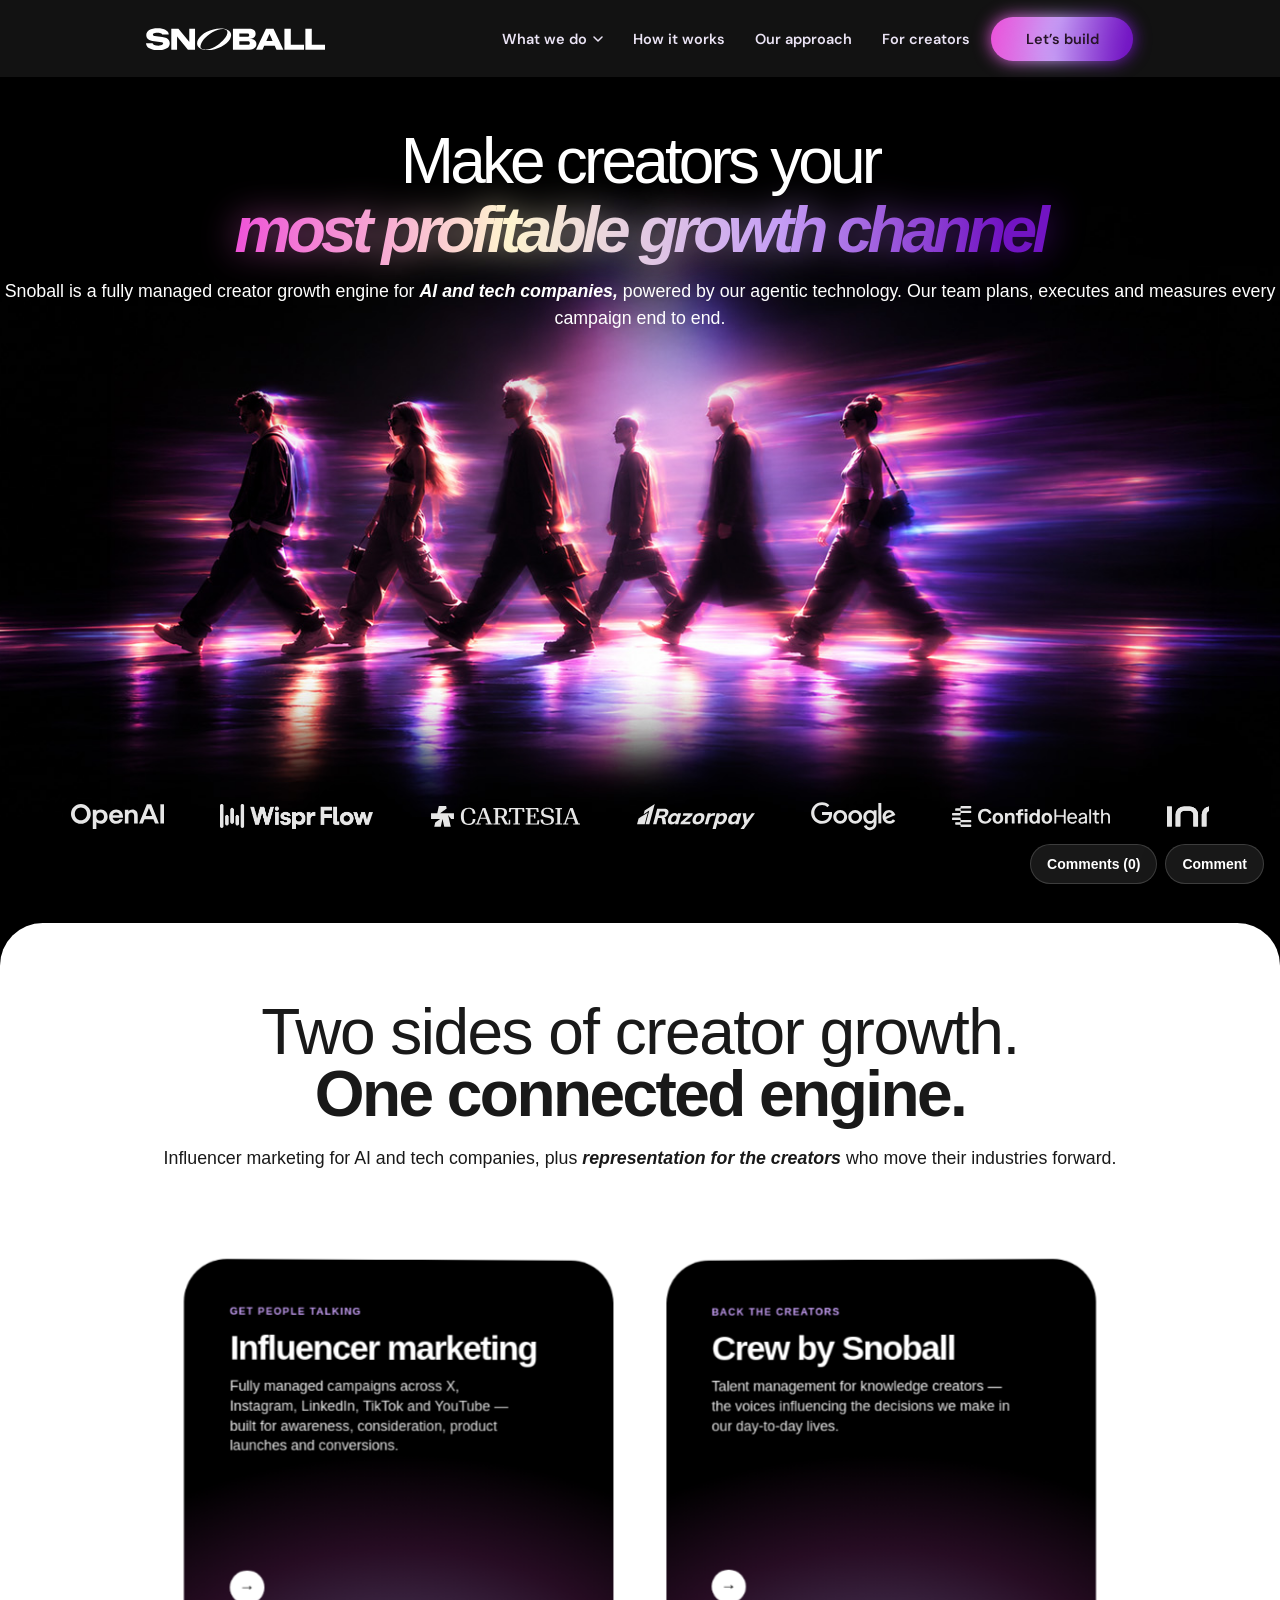
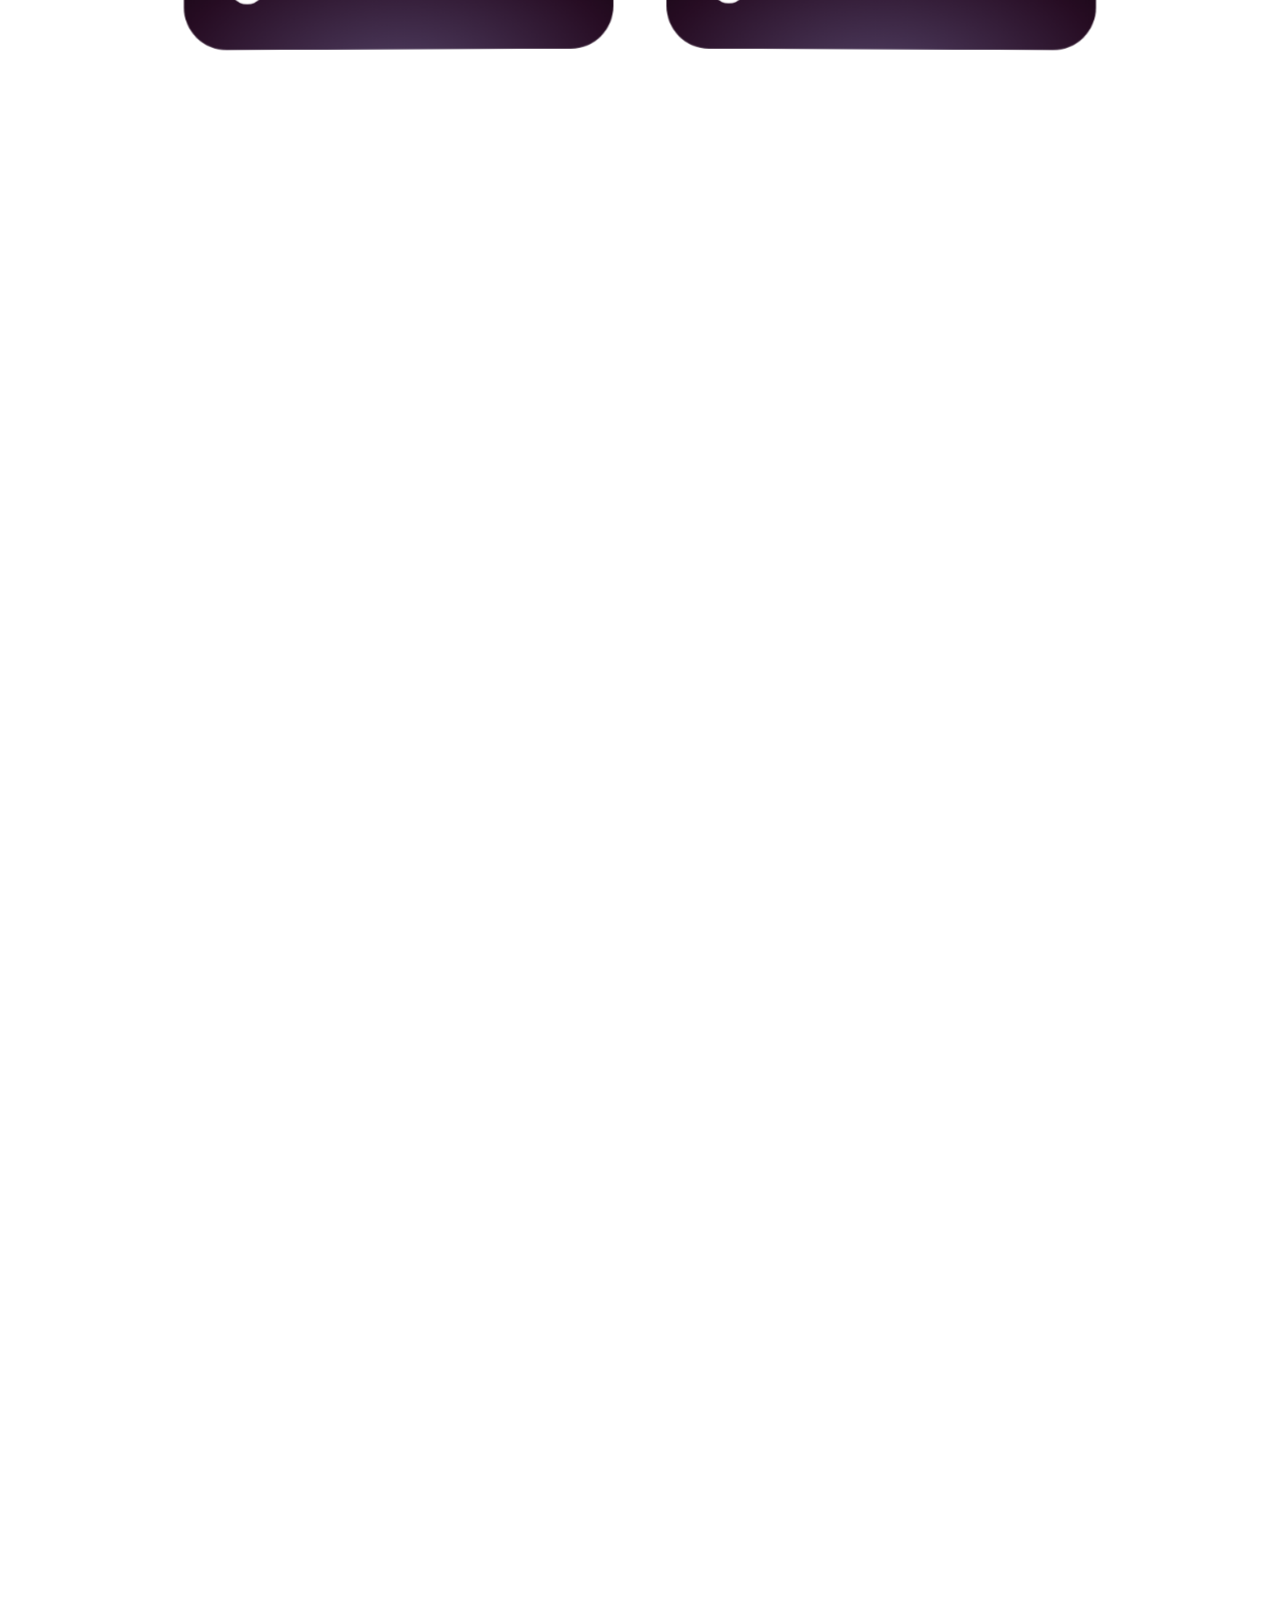
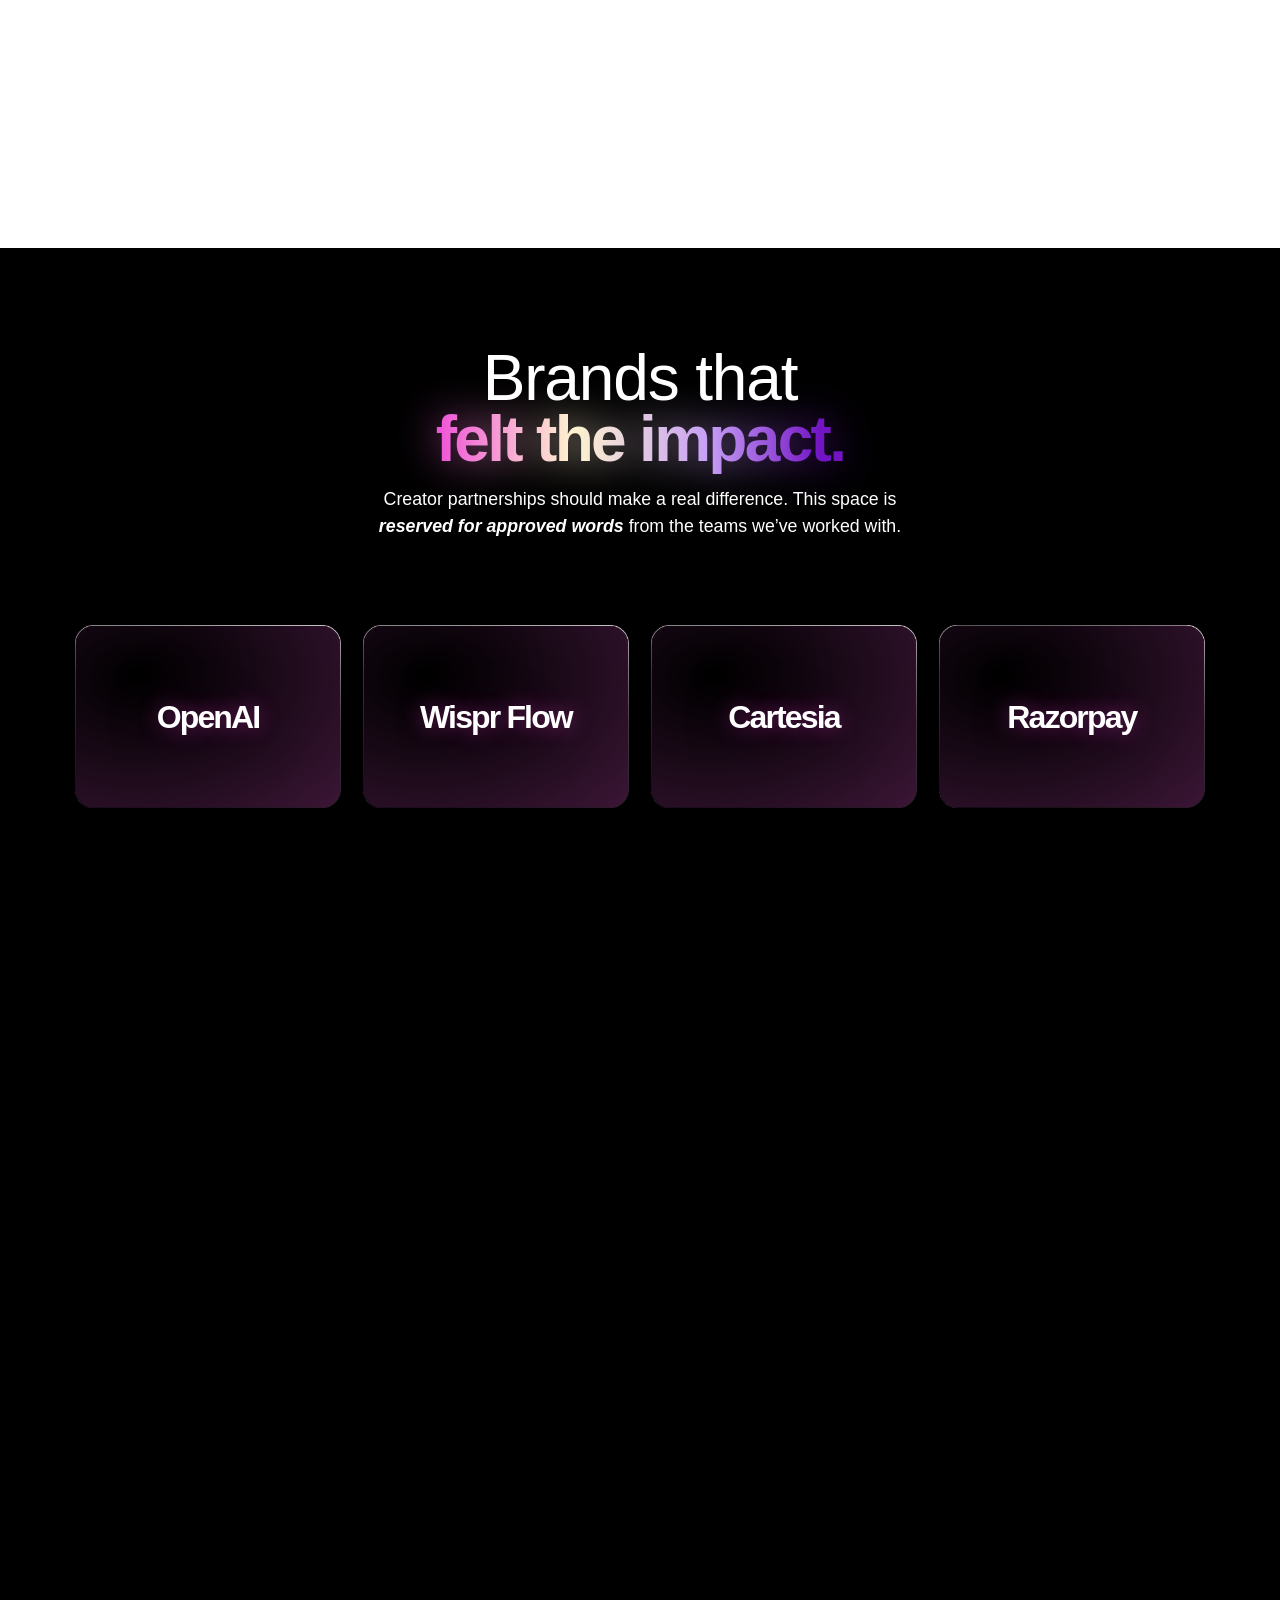
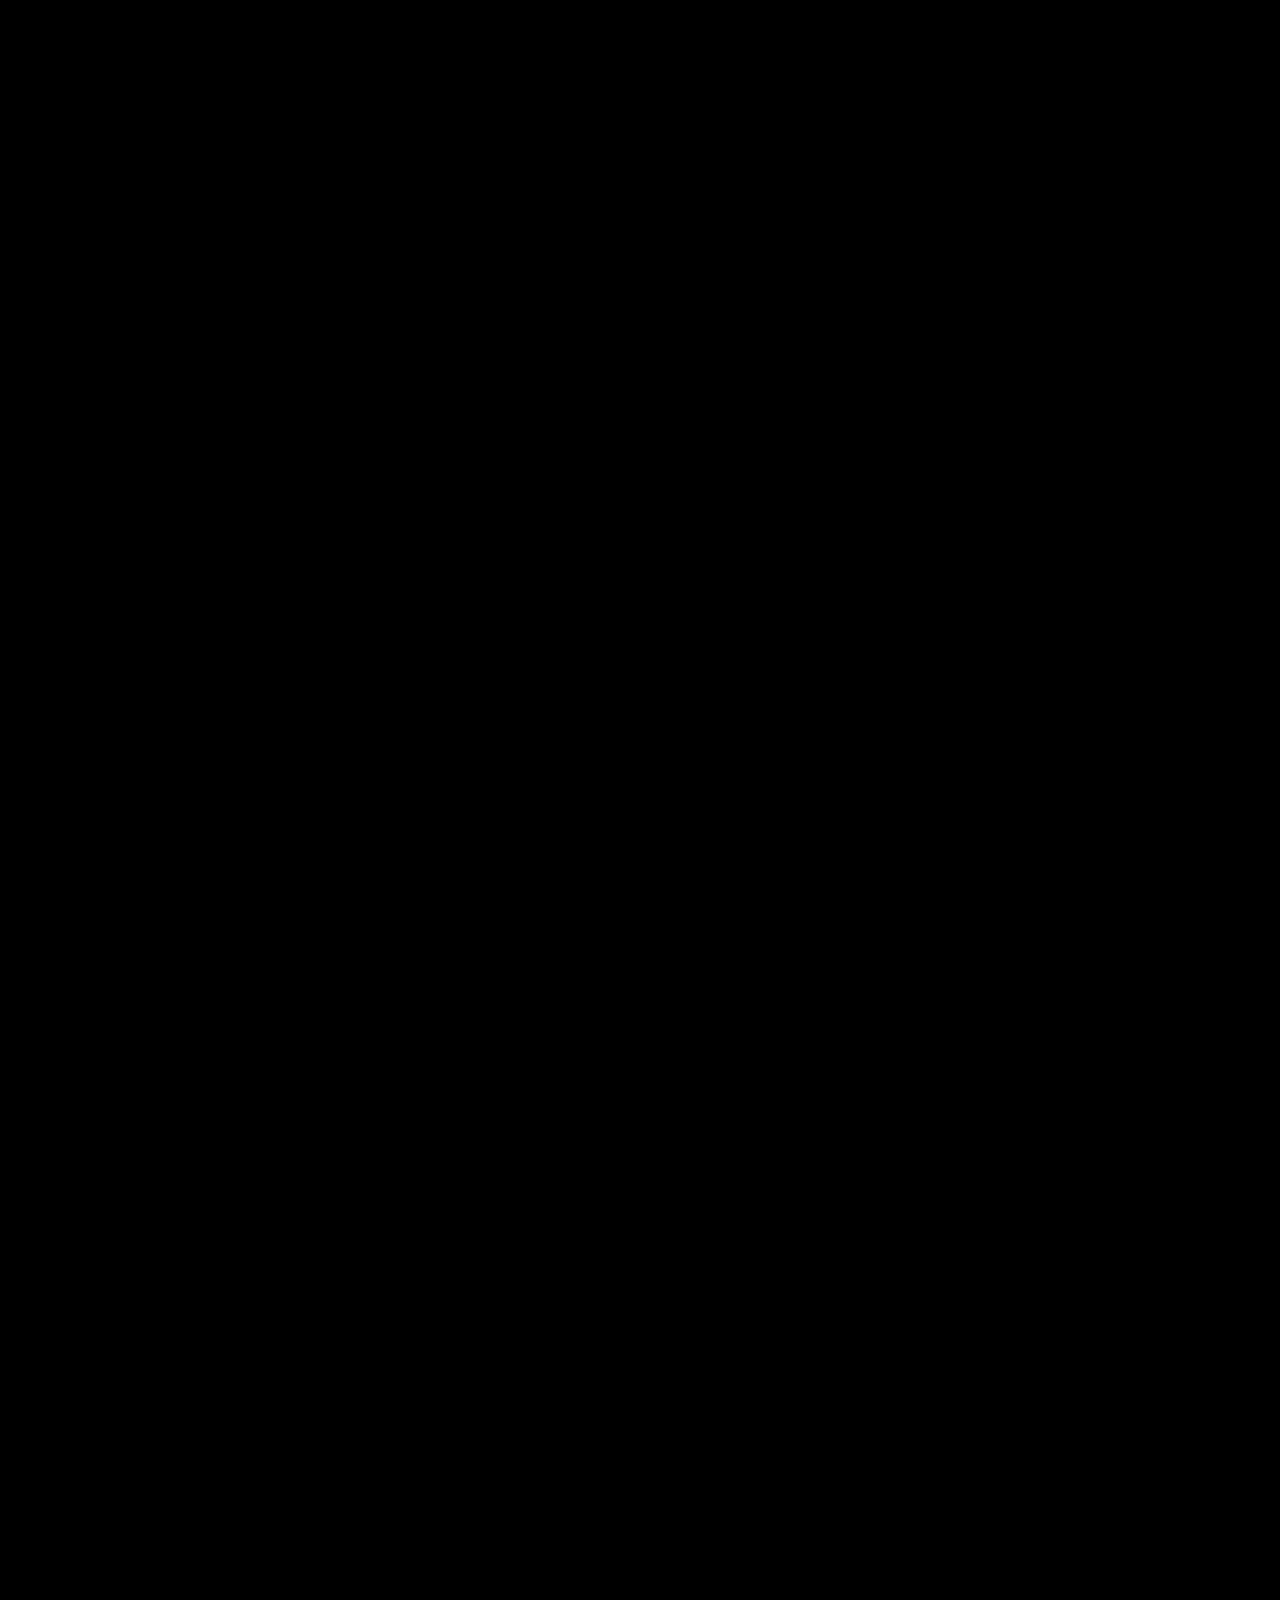
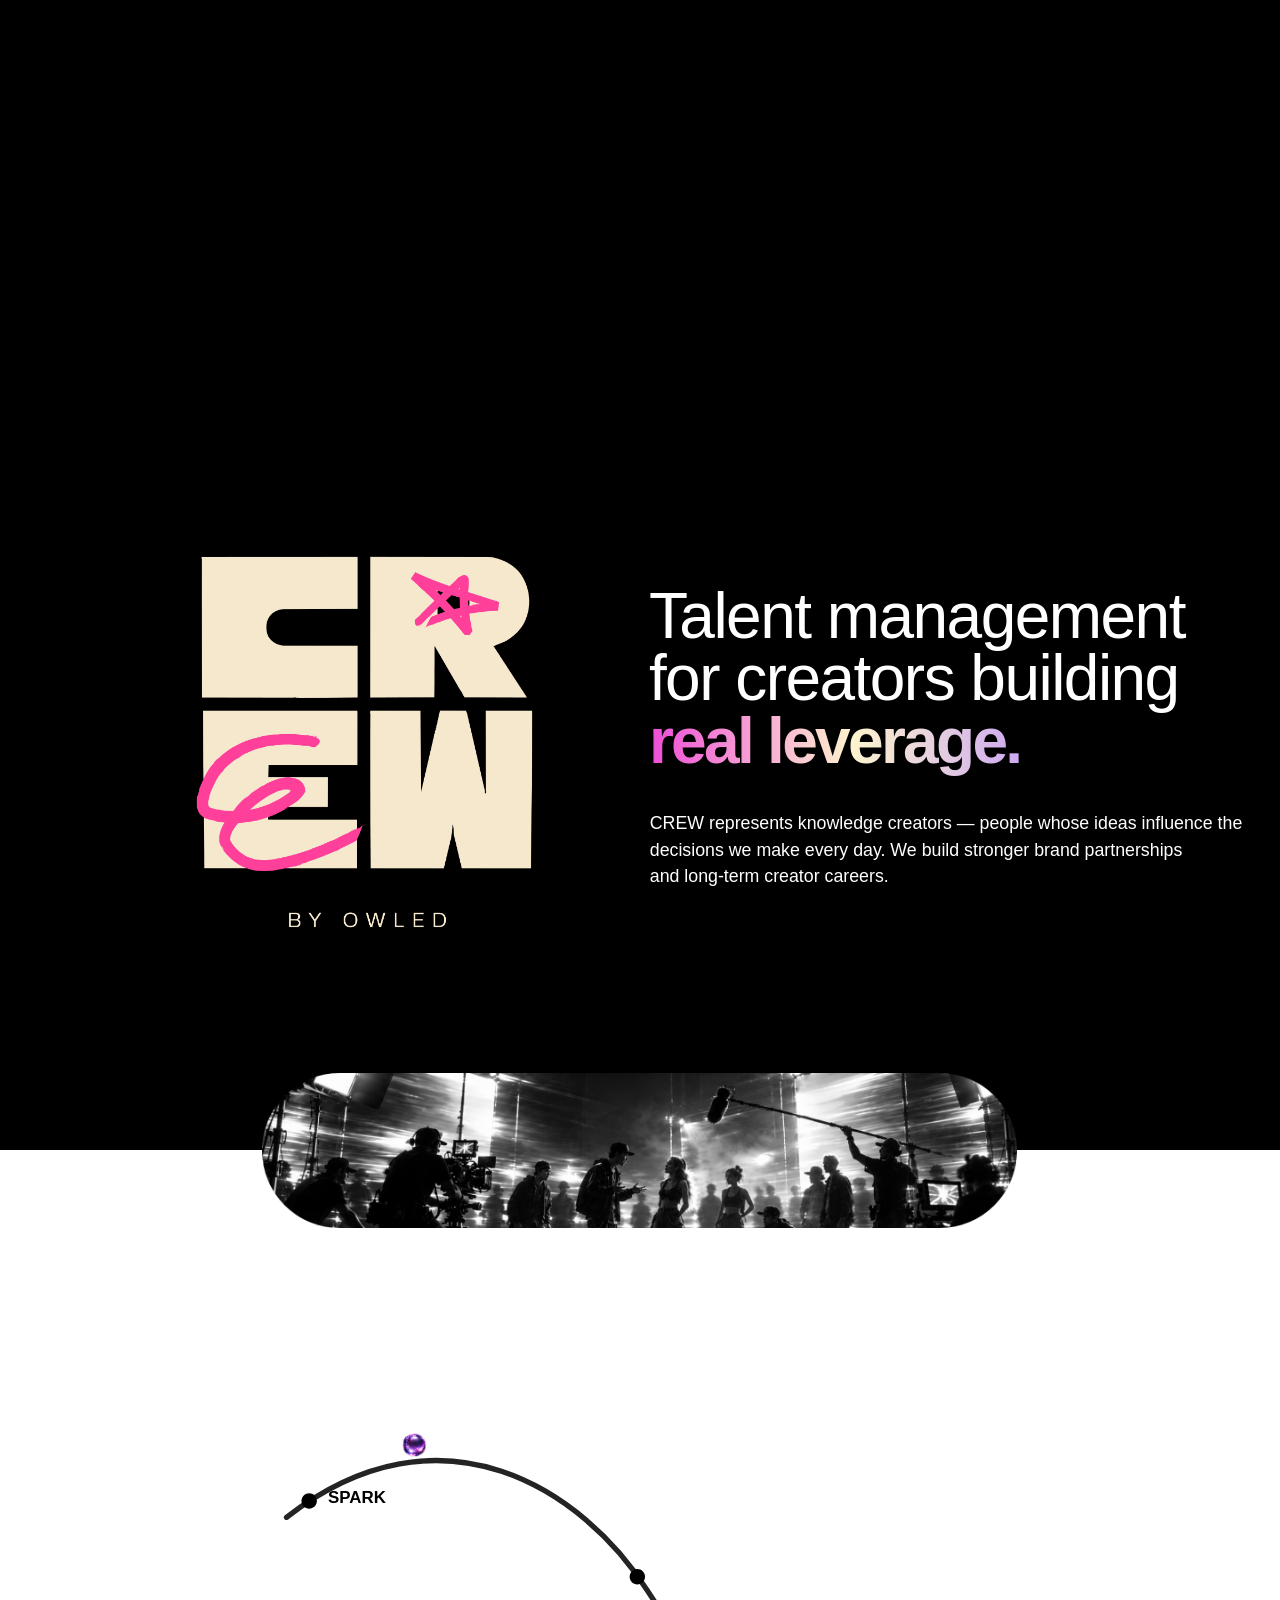
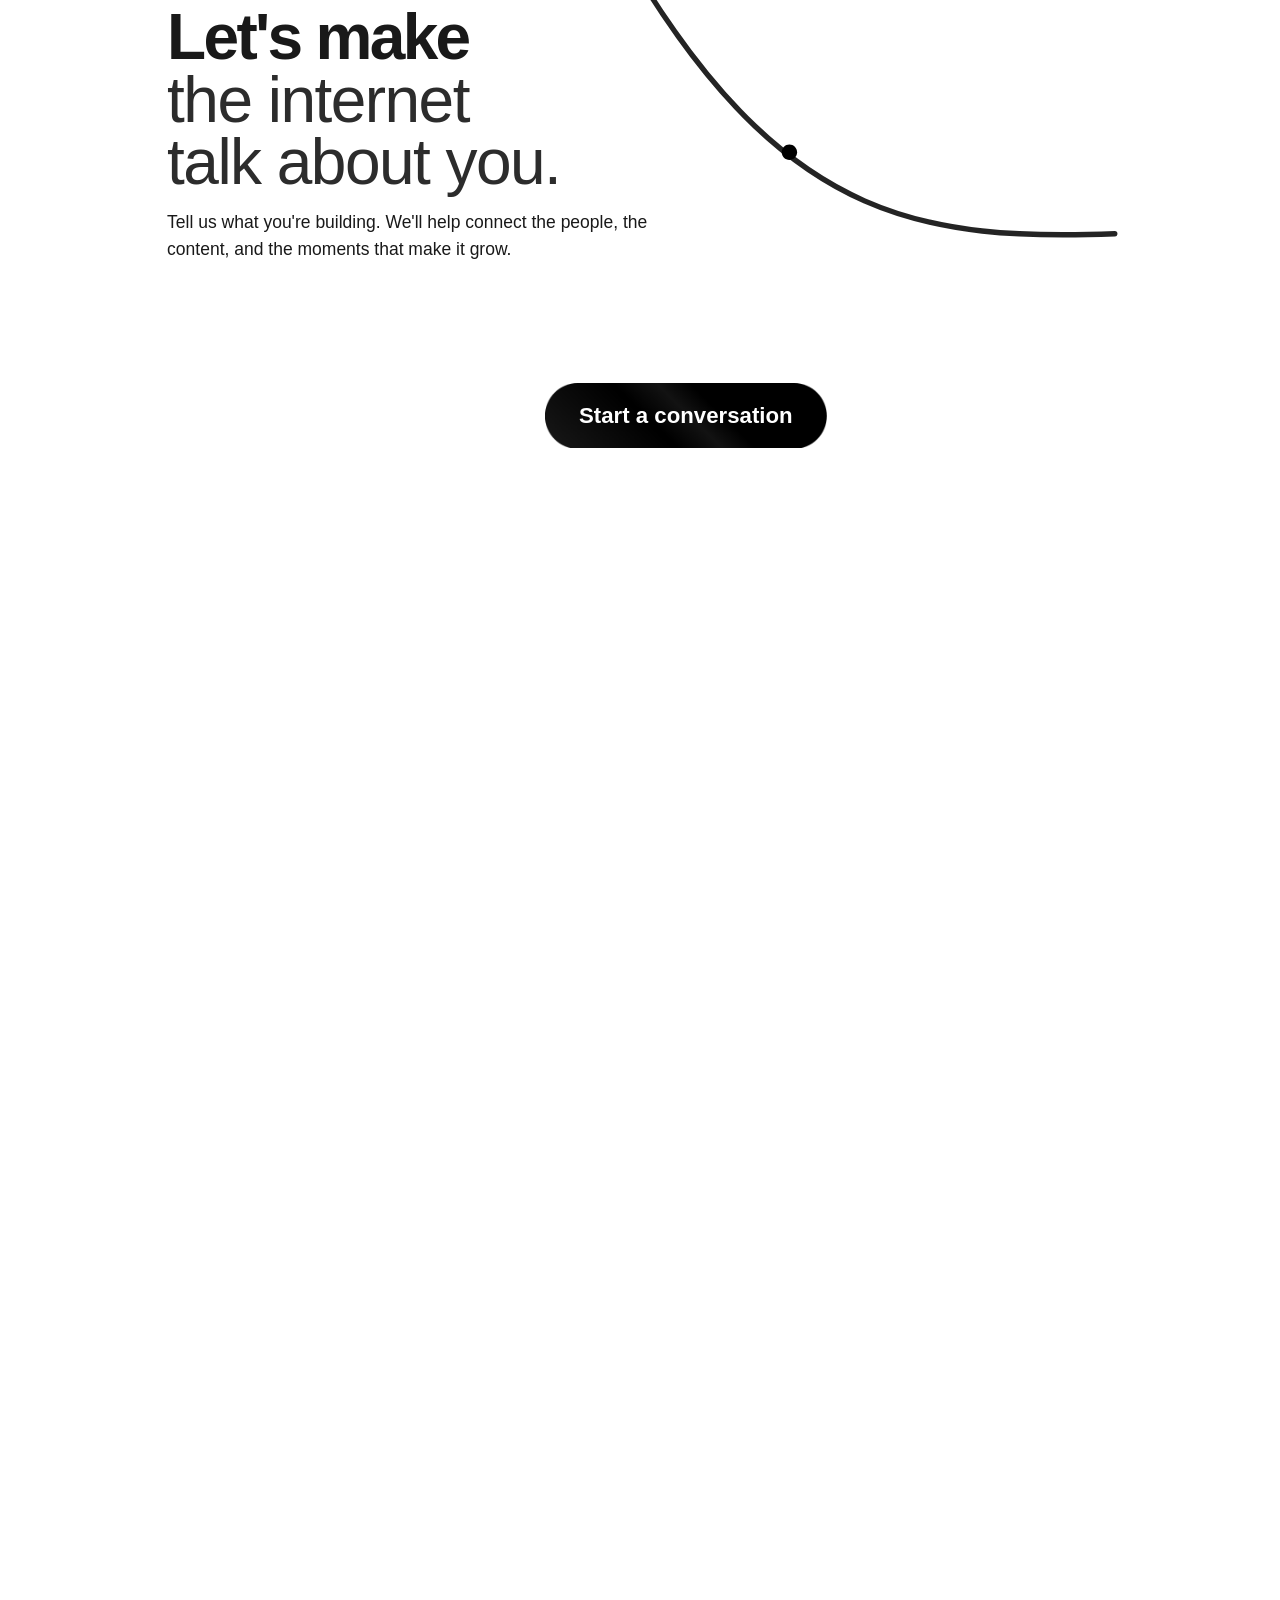
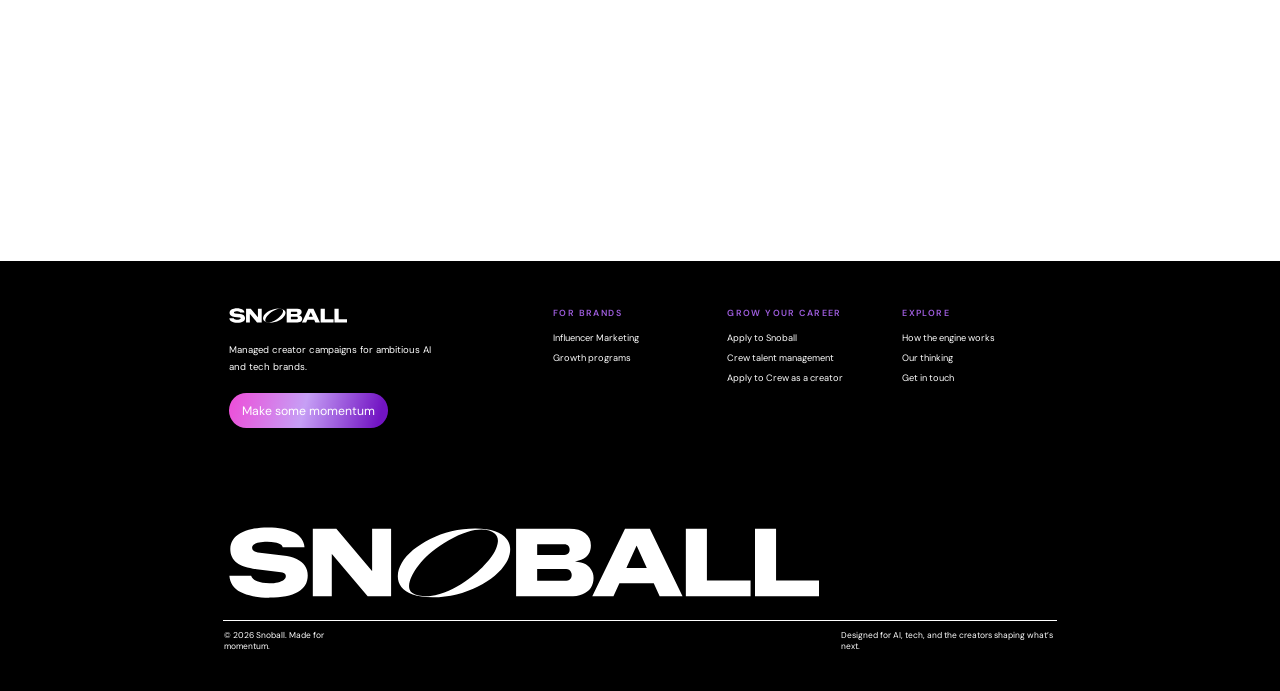
==== commit 2b4a73ec: "Review round 2: design-team and founder feedback Hands scene rebuilt from the reference photo, longe" ====
--- a/index.html
+++ b/index.html
@@ -48,29 +48,30 @@
         <span class="hero__l2" data-text="most profitable growth channel">most profitable growth channel</span>
       </h1>
       <p class="hero__sub">Snoball is a fully managed creator growth engine for <strong><em>AI and tech companies,</em></strong> powered by our agentic technology. Our team plans, executes and measures every campaign end to end.</p>
-      <!-- Brand strip scrolls right to left; the second list is a copy so the loop is seamless -->
+      <!-- Brand strip scrolls right to left; the second list is a copy so the loop is seamless.
+           Logos are shown in white. Gamma is still set as text until we have its logo file. -->
       <div class="hero__marquee">
         <ul class="hero__logos" aria-label="Brands we've worked with">
-          <li>OpenAI</li>
-          <li>Wispr Flow</li>
-          <li>Cartesia</li>
-          <li>Razorpay</li>
-          <li class="is-italic">Google</li>
-          <li>Confido Health</li>
-          <li>InMobi</li>
-          <li>Accel</li>
-          <li class="is-italic">Gamma</li>
+          <li><img src="assets/img/logos/openai.svg" alt="OpenAI"></li>
+          <li><img src="assets/img/logos/wispr-flow.png" alt="Wispr Flow"></li>
+          <li class="is-sm"><img src="assets/img/logos/cartesia.svg" alt="Cartesia"></li>
+          <li><img src="assets/img/logos/razorpay.svg" alt="Razorpay"></li>
+          <li class="is-lg"><img src="assets/img/logos/google.svg" alt="Google"></li>
+          <li class="is-sm"><img src="assets/img/logos/confido-health.svg" alt="Confido Health"></li>
+          <li class="is-sm"><img src="assets/img/logos/inmobi.svg" alt="InMobi"></li>
+          <li class="is-lg"><img src="assets/img/logos/accel.svg" alt="Accel"></li>
+          <li class="is-text">Gamma</li>
         </ul>
         <ul class="hero__logos" aria-hidden="true">
-          <li>OpenAI</li>
-          <li>Wispr Flow</li>
-          <li>Cartesia</li>
-          <li>Razorpay</li>
-          <li class="is-italic">Google</li>
-          <li>Confido Health</li>
-          <li>InMobi</li>
-          <li>Accel</li>
-          <li class="is-italic">Gamma</li>
+          <li><img src="assets/img/logos/openai.svg" alt=""></li>
+          <li><img src="assets/img/logos/wispr-flow.png" alt=""></li>
+          <li class="is-sm"><img src="assets/img/logos/cartesia.svg" alt=""></li>
+          <li><img src="assets/img/logos/razorpay.svg" alt=""></li>
+          <li class="is-lg"><img src="assets/img/logos/google.svg" alt=""></li>
+          <li class="is-sm"><img src="assets/img/logos/confido-health.svg" alt=""></li>
+          <li class="is-sm"><img src="assets/img/logos/inmobi.svg" alt=""></li>
+          <li class="is-lg"><img src="assets/img/logos/accel.svg" alt=""></li>
+          <li class="is-text">Gamma</li>
         </ul>
       </div>
     </div>
@@ -87,8 +88,8 @@
         <p class="sides__sub">Influencer marketing for AI and tech companies, plus <strong><em>representation for the creators</em></strong> who move their industries forward.</p>
         <div class="sides__card" role="group" aria-label="Two pixelated hands reaching toward the Snoball ring">
           <a class="sides__half sides__half--l" href="brands.html">
-            <span class="sides__layer sides__center"></span>
-            <span class="sides__layer sides__hand sides__hand--l"></span>
+            <span class="sides__layer"></span>
+            <span class="sides__hand sides__hand--l"></span>
             <span class="sides__back">
               <span class="sides__eyebrow">Get people talking</span>
               <span class="sides__label-title">Influencer marketing</span>
@@ -97,8 +98,8 @@
             </span>
           </a>
           <a class="sides__half sides__half--r" href="crew.html">
-            <span class="sides__layer sides__center"></span>
-            <span class="sides__layer sides__hand sides__hand--r"></span>
+            <span class="sides__layer"></span>
+            <span class="sides__hand sides__hand--r"></span>
             <span class="sides__back">
               <span class="sides__eyebrow">Back the creators</span>
               <span class="sides__label-title">Crew by Snoball</span>
@@ -123,25 +124,25 @@
       <!-- Front: brand name. Hover, focus or tap flips the card to its testimonial.
            Brand names and back copy are placeholders until the approved testimonials arrive. -->
       <div class="impact__grid">
-        <article class="impact__card" tabindex="0" style="left:278px;top:454.6px">
+        <article class="impact__card" tabindex="0">
           <img class="impact__bg" src="assets/img/impact-card-1-blank.png" alt="">
           <img class="impact__bg impact__bg--lit" src="assets/img/impact-card-active.png" alt="">
           <h3 class="impact__brand">OpenAI</h3>
           <p>Plan and scale creator <br>campaigns for brand awareness, <br>product launches and always-on <br>growth. Across X, Instagram, <br>LinkedIn, TikTok and YouTube</p>
         </article>
-        <article class="impact__card" tabindex="0" style="left:743px;top:454.6px">
+        <article class="impact__card" tabindex="0">
           <img class="impact__bg" src="assets/img/impact-card-1-blank.png" alt="">
           <img class="impact__bg impact__bg--lit" src="assets/img/impact-card-active.png" alt="">
           <h3 class="impact__brand">Wispr Flow</h3>
           <p>Plan and scale creator <br>campaigns for brand awareness, <br>product launches and always-on <br>growth. Across X, Instagram, <br>LinkedIn, TikTok and YouTube</p>
         </article>
-        <article class="impact__card" tabindex="0" style="left:278px;top:783.6px">
+        <article class="impact__card" tabindex="0">
           <img class="impact__bg" src="assets/img/impact-card-3-blank.png" alt="">
           <img class="impact__bg impact__bg--lit" src="assets/img/impact-card-active.png" alt="">
           <h3 class="impact__brand">Cartesia</h3>
           <p>Plan and scale creator <br>campaigns for brand awareness, <br>product launches and always-on <br>growth. Across X, Instagram, <br>LinkedIn, TikTok and YouTube</p>
         </article>
-        <article class="impact__card" tabindex="0" style="left:743px;top:783.6px">
+        <article class="impact__card" tabindex="0">
           <img class="impact__bg" src="assets/img/impact-card-4-blank.png" alt="">
           <img class="impact__bg impact__bg--lit" src="assets/img/impact-card-active.png" alt="">
           <h3 class="impact__brand">Razorpay</h3>
@@ -152,20 +153,21 @@
   </section>
 
   <!-- Influencer marketing -->
-  <!-- Pinned while scrolling: opens like an eye, then the two headline lines trade focus and the like counts fly outward (js/home.js) -->
+  <!-- Pinned while scrolling: opens like an eye, then "Influencer marketing" steps back (smaller, never blurred) while
+       "that moves the needle." comes forward, and the platform bubbles drift outward counting up (js/home.js) -->
   <section class="infl" data-infl>
     <div class="infl__stage" data-stick>
       <div class="sec__inner">
         <h2 class="infl__title">Influencer <br>marketing</h2>
         <p class="infl__blur">that moves the <br>needle.</p>
-        <p class="infl__sub">Plan and scale creator campaigns for brand awareness, product launches and always-on growth. Across X, Instagram, LinkedIn, TikTok and YouTube, we turn creators into a growth engine for discovery, consideration and conversions.</p>
+        <p class="infl__sub">Plan and scale creator campaigns for <strong>brand awareness, product launches and always-on growth.</strong> Across X, Instagram, LinkedIn, TikTok and YouTube, we turn creators into <strong>a growth engine</strong> for discovery, consideration and conversions.</p>
         <a class="btn-glow" href="brands.html">Plan an influencer campaign</a>
-        <span class="like" style="left:1121px;top:180.4px" data-value="22400">22.4k</span>
-        <span class="like" style="left:1259px;top:306.4px" data-value="121000">121k</span>
-        <span class="like" style="left:235px;top:306.4px" data-value="231000">231k</span>
-        <span class="like" style="left:1121px;top:458.4px" data-value="29300">29.3k</span>
-        <span class="like" style="left:109px;top:497.4px" data-value="451000">451k</span>
-        <span class="like" style="left:260px;top:698.4px" data-value="29300">29.3k</span>
+        <span class="like like--share" style="left:1121px;top:180.4px" data-value="22400" aria-label="22.4k shares">22.4k</span>
+        <span class="like like--youtube" style="left:1259px;top:306.4px" data-value="121000" aria-label="121k on YouTube">121k</span>
+        <span class="like like--instagram" style="left:235px;top:306.4px" data-value="231000" aria-label="231k on Instagram">231k</span>
+        <span class="like like--linkedin" style="left:1121px;top:458.4px" data-value="29300" aria-label="29.3k on LinkedIn">29.3k</span>
+        <span class="like like--x" style="left:109px;top:497.4px" data-value="451000" aria-label="451k on X">451k</span>
+        <span class="like like--heart" style="left:260px;top:698.4px" data-value="29300" aria-label="29.3k likes">29.3k</span>
       </div>
       <div class="infl__lid infl__lid--top" aria-hidden="true"></div>
       <div class="infl__lid infl__lid--bottom" aria-hidden="true"></div>
@@ -184,6 +186,7 @@
   <!-- Let's make the internet talk about you -->
   <!-- Pill is black and white; colour shows in a circle around the cursor. The orb travels the curve as you scroll and lights up each label (js/home.js) -->
   <section class="talk" data-talk>
+    <div class="talk__stage" data-stick>
     <div class="sec__inner">
       <div class="talk__pill" data-color-reveal>
         <img class="talk__pill-bw" src="assets/img/film-crew-pill.png" alt="A film crew shooting creators on a neon-lit set">
@@ -198,6 +201,7 @@
       <h2 class="talk__title"><span class="talk__line">Let's make</span> <br><span class="talk__line">the internet</span> <br><strong class="talk__line">talk about you.</strong></h2>
       <p class="talk__sub">Tell us what you're building. We'll help connect the people, the <br>content, and the moments that make it grow.</p>
       <a class="btn-dark" href="brands.html#contact">Start a conversation</a>
+    </div>
     </div>
   </section>
 </main>
--- a/css/base.css
+++ b/css/base.css
@@ -231,3 +231,7 @@
   .footer__inner { grid-template-columns: 1fr 1fr; }
   .footer__legal--right { grid-column: 1 / -1; justify-self: start; }
 }
+
+/* Gradient text is painted only inside its box. Where a box is shorter than the letters (tight display line heights)
+   the descenders of g, p, y were cut off (user #97, Devang #27). Extra paint room below, cancelled in layout. */
+.grad-text, .glow, .b-grad, .impact__l2 { padding-bottom: .2em; margin-bottom: -.2em; }
--- a/css/home.css
+++ b/css/home.css
@@ -4,8 +4,9 @@
 section { position: relative; }
 
 /* ---------- Hero ---------- */
-.hero { height: 1140.6px; background: #000; color: #fff; overflow: hidden; }
-.hero__art { position: absolute; left: -169px; top: -59.2px; width: 1779px; height: 1001px; }
+/* Tightened (user #79) so the headline, people and the logo strip all fit in a ~900px-tall first screen */
+.hero { height: 1000px; background: #000; color: #fff; overflow: hidden; }
+.hero__art { position: absolute; left: -169px; top: -169px; width: 1779px; height: 1001px; }
 .hero__base { position: absolute; inset: 0; width: 100%; height: 100%; max-width: none; }
 /* The light around the characters (spot is 2000px wide, so from the centre it reaches the whole hero): hero-aura.jpg is the photo's glow and streaks on black (screen blend ignores black).
    The outer mask keeps it off the people and the floor. .hero__spot is a soft circle that follows the cursor and
@@ -29,12 +30,13 @@
   transform: translate3d(calc(var(--gx, 0px) - var(--sx, 0px)), calc(var(--gy, 0px) - var(--sy, 0px)), 0); will-change: transform;
 }
 .hero__title {
-  position: absolute; left: 0; right: 0; top: 140.4px;
+  position: absolute; left: 0; right: 0; top: 56px;
   text-align: center; font-size: 72px; line-height: 78px;
 }
 .hero__title span { display: block; }
 .hero__l1 { font-weight: 300; letter-spacing: -0.06em; }
-.hero__l2 { position: relative; font-weight: 700; font-style: italic; letter-spacing: -0.074em; }
+/* Padding grows the painted box so the descenders (p, g) aren't cut off by background-clip: text */
+.hero__l2 { position: relative; font-weight: 700; font-style: italic; letter-spacing: -0.074em; padding: 0 0 16px; margin-bottom: -16px; }
 .hero__l2,
 .hero__l2::before {
   background: linear-gradient(90deg, #ee4cd8 0%, #fef4ce 34.13%, #c69ff5 66.35%, #7214c3 93.27%) center / 937px 100% no-repeat;
@@ -46,29 +48,29 @@
 }
 .hero__title { isolation: isolate; }
 .hero__sub {
-  position: absolute; left: 0; right: 0; top: 310.5px;
+  position: absolute; left: 0; right: 0; top: 226px;
   text-align: center; font-size: 20px; line-height: 30px;
 }
 .hero__sub strong { font-weight: 700; }
 /* Brand strip: runs the full viewport width, right to left. Constant speed is intended, so it uses linear timing. */
-.hero__marquee { position: absolute; top: 956px; left: calc(720px - 50vw); width: 100vw; display: flex; overflow: hidden; }
+.hero__marquee { position: absolute; top: 812px; left: calc(720px - 50vw); width: 100vw; display: flex; overflow: hidden; }
 .hero__logos { list-style: none; margin: 0; padding: 0; display: flex; flex: none; animation: hero-marquee 36s linear infinite; }
 .hero__marquee:hover .hero__logos { animation-play-state: paused; }
 @keyframes hero-marquee { to { transform: translateX(-100%); } }
-.hero__logos li {
-  white-space: nowrap; padding-right: 48px;
-  font-size: 27.4px; line-height: 30px; font-weight: 700; letter-spacing: -0.058em; color: rgba(255,255,255,.93);
-}
-.hero__logos .is-italic { font-style: italic; }
-.hero__fade {
-  position: absolute; left: 0; right: 0; bottom: 0; height: 105.6px;
-  background: linear-gradient(180deg, #000 0, #000 13.6px, #fff 100%);
-}
+.hero__logos li { flex: none; display: flex; align-items: center; height: 40px; padding-right: 64px; }
+/* Logos are recoloured to white so the strip reads as one row; sizes are tuned by eye so they look the same weight */
+.hero__logos img { height: 28px; width: auto; max-width: none; filter: brightness(0) invert(1); opacity: .9; }
+.hero__logos .is-sm img { height: 24px; }
+.hero__logos .is-lg img { height: 32px; }
+.hero__logos .is-text { font-size: 30px; line-height: 36px; font-weight: 700; letter-spacing: -0.04em; color: rgba(255,255,255,.9); white-space: nowrap; }
+/* The black hero meets the white section below in one clean edge: that section overlaps the hero by 48px with
+   rounded top corners (see .sides). */
+.hero__fade { display: none; }
 
 /* ---------- Two sides ---------- */
 /* Pinned scenes: the section is taller than its stage, and the stage sticks while the extra height scrolls by.
    js/home.js sets the stage's sticky `top` so it sits centred under the nav. */
-.sides { height: calc(1040.4px + 1500px); background: #fff; color: var(--ink); }
+.sides { height: calc(1040.4px + 3600px); background: #fff; color: var(--ink); margin-top: -48px; border-radius: 48px 48px 0 0; z-index: 1; }
 .sides__stage, .infl__stage { position: sticky; top: 0; }
 .sides__stage { height: 1040.4px; }
 .sides__title {
@@ -85,13 +87,14 @@
 .sides__half--l { clip-path: inset(0 50% 0 0 round 60px 0 0 60px); }
 .sides__half--r { clip-path: inset(0 0 0 50% round 0 60px 60px 0); }
 .sides.is-split .sides__half { pointer-events: auto; }
-.sides__layer { position: absolute; inset: 0; background: url(../assets/img/two-sides-clean.jpg) 0 0 / 100% 100% no-repeat; }
-.sides__center { clip-path: inset(0 39.5% 0 40%); }
-.sides__hand { mix-blend-mode: screen; will-change: transform; }
-.sides__hand { --edge: 10px; }
-/* Inset past the image's light outline so it doesn't travel inward with the hand */
-.sides__hand--l { clip-path: inset(var(--edge) 60% var(--edge) var(--edge) round 64px 0 0 64px); }
-.sides__hand--r { clip-path: inset(var(--edge) var(--edge) var(--edge) 60.5% round 0 64px 64px 0); }
+/* The user's reference photo, rebuilt at 2x with crisp halftone dots (user #89, #92): a soft beam behind, and each
+   hand on its own layer whose forearm runs 300px past the card edge. The hands start pulled out toward the edges
+   and slide in as you scroll, so more of each arm enters the frame, until the fingertips touch the ring. */
+.sides__layer { position: absolute; inset: 0; background: url(../assets/img/sides-bg.jpg) 0 0 / 100% 100% no-repeat; }
+.sides__hand { position: absolute; top: 0; height: 100%; pointer-events: none; will-change: transform; background: 0 0 / 100% 100% no-repeat; }
+.sides__hand--l { left: -300px; width: 910px; background-image: url(../assets/img/sides-hand-l.png); }
+.sides__hand--r { left: 610px; width: 898px; background-image: url(../assets/img/sides-hand-r.png); }
+.sides__half.is-back .sides__hand { opacity: 0; }
 /* Ring on its own, screen-blended so its black square disappears into the panel and the hands pass over it */
 .sides__ring {
   position: absolute; left: 41.8%; top: 33.6%; width: 16.35%; height: 36.1%;
@@ -125,7 +128,8 @@
 }
 .sides__eyebrow { font-size: 14px; line-height: 20px; font-weight: 700; letter-spacing: .12em; text-transform: uppercase; color: #c69ff5; }
 .sides__label-title { font-size: 48px; line-height: 1; font-weight: 700; letter-spacing: -0.042em; white-space: nowrap; }
-.sides__label-sub { font-size: 20px; line-height: 28px; font-weight: 300; color: rgba(255,255,255,.72); max-width: 420px; }
+/* Regular weight and near-white so it stays readable once the card has shrunk (comment #6) */
+.sides__label-sub { font-size: 20px; line-height: 28px; font-weight: 400; color: rgba(255,255,255,.9); max-width: 420px; text-wrap: pretty; }
 .sides__label-go {
   width: 48px; height: 48px; margin-top: auto; border-radius: 50%; display: grid; place-items: center;
   font-size: 22px; background: #fff; color: #000; transition: transform .5s cubic-bezier(.22, 1, .36, 1);
@@ -136,8 +140,9 @@
 .sides__half:focus-visible .sides__label-title { text-decoration: underline; text-underline-offset: 6px; }
 
 /* ---------- Brands that felt the impact ---------- */
-.impact { height: 1365.2px; background: #000; color: #fff; }
-.impact__title { position: absolute; left: 0; right: 0; top: 144.4px; text-align: center; font-size: 72px; line-height: 69px; isolation: isolate; }
+/* Made more compact (comment #7): the four cards sit in one row instead of a 2×2 grid */
+.impact { height: 760px; background: #000; color: #fff; }
+.impact__title { position: absolute; left: 0; right: 0; top: 112px; text-align: center; font-size: 72px; line-height: 69px; isolation: isolate; }
 .impact__title span { display: block; }
 .impact__l1 { font-weight: 300; letter-spacing: -0.018em; }
 .impact__l2 { position: relative; font-weight: 700; letter-spacing: -0.042em; }
@@ -147,32 +152,34 @@
   -webkit-background-clip: text; background-clip: text; color: transparent;
 }
 .impact__l2::before { content: attr(data-text); position: absolute; inset: 0; filter: blur(24.3px); opacity: .69; z-index: -1; }
-.impact__sub { position: absolute; left: 0; right: 0; top: 308.5px; text-align: center; font-size: 20px; line-height: 30px; padding: 0 420px; }
+.impact__sub { position: absolute; left: 0; right: 0; top: 268px; text-align: center; font-size: 20px; line-height: 30px; padding: 0 420px; }
 .impact__sub strong { font-weight: 700; }
 /* The brand name rests in the middle; hover (or focus, or a tap on touch screens) lifts it to the top and the
    testimonial fades in under it. No flip. */
-.impact__card { position: absolute; width: 429px; height: 294px; outline: none; cursor: default; }
+.impact__grid { position: absolute; left: 84px; top: 424px; display: flex; gap: 24px; }
+.impact__card { position: relative; flex: none; width: 300px; height: 206px; outline: none; cursor: default; }
 .impact__bg { position: absolute; inset: 0; width: 100%; height: 100%; }
 .impact__bg--lit { opacity: 0; transition: opacity .5s cubic-bezier(.22, 1, .36, 1); }
 .impact__brand {
-  position: absolute; left: 0; right: 0; top: 123px; text-align: center;
-  font-size: 48px; line-height: 48px; font-weight: 700; letter-spacing: -0.058em; color: #fff;
+  position: absolute; left: 0; right: 0; top: 85px; text-align: center;
+  font-size: 36px; line-height: 40px; font-weight: 700; letter-spacing: -0.058em; color: #fff;
   text-shadow: 0 0 24px rgba(238, 76, 216, .45);
   transition: transform .6s cubic-bezier(.22, 1, .36, 1);
 }
 .impact__card p {
-  position: absolute; left: 0; right: 0; top: 110px; text-align: center;
-  font-size: 18px; line-height: 28px; color: rgba(255, 255, 255, .82);
+  position: absolute; left: 0; right: 0; top: 76px; padding: 0 24px; text-align: center; text-wrap: pretty;
+  font-size: 14px; line-height: 20px; color: rgba(255, 255, 255, .82);
   opacity: 0; transform: translateY(12px);
   transition: opacity .3s cubic-bezier(.22, 1, .36, 1), transform .5s cubic-bezier(.22, 1, .36, 1);
 }
 .impact__card:hover .impact__bg--lit, .impact__card:focus-visible .impact__bg--lit, .impact__card.is-open .impact__bg--lit { opacity: 1; }
-.impact__card:hover .impact__brand, .impact__card:focus-visible .impact__brand, .impact__card.is-open .impact__brand { transform: translateY(-72px) scale(.62); }
+.impact__card:hover .impact__brand, .impact__card:focus-visible .impact__brand, .impact__card.is-open .impact__brand { transform: translateY(-48px) scale(.62); }
 .impact__card:hover p, .impact__card:focus-visible p, .impact__card.is-open p { opacity: 1; transform: none; transition-delay: .08s; }
-.impact__card:focus-visible { border-radius: 24px; box-shadow: 0 0 0 2px #fff; }
+.impact__card p br { display: none; }
+.impact__card:focus-visible { border-radius: 16px; box-shadow: 0 0 0 2px #fff; }
 
 /* ---------- Influencer marketing ---------- */
-.infl { height: calc(1008.8px + 1600px); background: #000; }
+.infl { height: calc(1008.8px + 2000px); background: #000; }
 .infl__stage { height: 1008.8px; overflow: hidden; background: #000 url(../assets/img/influencer-bg.jpg) center -30.2px / 1920px 1091px no-repeat; }
 .infl__stage .sec__inner { will-change: transform, opacity; }
 /* Eyelids: each is a black panel with an elliptical bite on its inner edge, so the gap between them is an eye shape */
@@ -180,18 +187,20 @@
 .infl__lid--top { top: 0; background: radial-gradient(70% 30% at 50% 100%, transparent 98%, #000 100%); transform: translateY(var(--lid, 0%)); }
 .infl__lid--bottom { bottom: 0; background: radial-gradient(70% 30% at 50% 0, transparent 98%, #000 100%); transform: translateY(calc(var(--lid, 0%) * -1)); }
 .infl.is-open .infl__lid { display: none; }
-.infl__title, .infl__blur { z-index: 2; will-change: filter, opacity; }
+.infl__title, .infl__blur { z-index: 2; will-change: transform, opacity; }
+.infl__title { transform-origin: 50% 0; }
 .like { z-index: 1; opacity: 0; will-change: transform, opacity; }
 .infl__title {
   position: absolute; left: 572px; width: 400px; top: 245.4px; text-align: center;
-  font-size: 70px; line-height: 70px; font-weight: 500; letter-spacing: -0.022em; color: var(--ink-2);
+  font-size: 70px; line-height: 70px; font-weight: 500; letter-spacing: -0.035em; color: var(--ink);
 }
 .infl__blur {
   position: absolute; left: 520px; width: 500px; top: 393px; text-align: center;
   font-size: 64px; line-height: 75px; font-weight: 500; letter-spacing: -0.035em;
-  color: var(--ink); opacity: .48; filter: blur(7.23px); user-select: none;
+  color: var(--ink); opacity: 0;
 }
 .infl__sub { position: absolute; left: 0; width: 1544px; top: 568px; text-align: center; font-size: 19.8px; line-height: 30px; color: var(--ink); padding: 0 340px; }
+.infl__sub strong { font-weight: 700; }
 .btn-glow {
   /* Widened from the design's 316px for the final copy, keeping the same centre */
   position: absolute; left: 571px; top: 708.4px; width: 400px; height: 67px; white-space: nowrap;
@@ -206,10 +215,19 @@
   padding-left: 57px; display: flex; align-items: center;
   font-size: 24px; letter-spacing: -0.048em; color: #5f5f5f;
 }
+/* Each bubble carries its platform's mark in that platform's colour (comment #9). Icons: Phosphor, fill style. */
 .like::before {
-  content: ""; position: absolute; left: 23px; top: 13px; width: 25px; height: 23px;
-  background: url(../assets/img/heart.svg) center / contain no-repeat;
-}
+  content: ""; position: absolute; left: 22px; top: 12px; width: 26px; height: 26px;
+  background: var(--like-c, #5f5f5f);
+  -webkit-mask: var(--icon) center / contain no-repeat; mask: var(--icon) center / contain no-repeat;
+}
+.like--x { --like-c: #000; --icon: url(../assets/img/logos/ph-x-logo.svg); }
+.like--youtube { --like-c: #ff0033; --icon: url(../assets/img/logos/ph-youtube-logo.svg); }
+.like--instagram { --like-c: #e1306c; --icon: url(../assets/img/logos/ph-instagram-logo.svg); }
+.like--linkedin { --like-c: #0a66c2; --icon: url(../assets/img/logos/ph-linkedin-logo.svg); }
+.like--tiktok { --like-c: #000; --icon: url(../assets/img/logos/ph-tiktok-logo.svg); }
+.like--heart { --like-c: var(--pink); --icon: url(../assets/img/logos/ph-heart-fill.svg); }
+.like--share { --like-c: #7f22c8; --icon: url(../assets/img/logos/ph-share-fat-fill.svg); }
 
 /* ---------- CREW ---------- */
 .crew { height: 846px; background: #000; color: #fff; }
@@ -223,7 +241,9 @@
 .crew__sub { position: absolute; left: 731px; top: 463.6px; width: 680px; font-size: 20px; line-height: 30px; }
 
 /* ---------- Let's make the internet talk about you ---------- */
-.talk { height: 1199.6px; background: #fff; color: var(--ink); z-index: 1; }
+/* Pinned: the stage holds while the extra height scrolls by and the orb rolls (js/home.js) */
+.talk { height: calc(1199.6px + 1400px); background: #fff; color: var(--ink); z-index: 1; }
+.talk__stage { position: sticky; top: 0; height: 1199.6px; }
 /* Pill: black and white, with colour revealed in a circle around the pointer (js/home.js sets --x, --y and toggles .is-on) */
 @property --reveal { syntax: "<length>"; inherits: true; initial-value: 0px; }
 .talk__pill {
@@ -272,15 +292,19 @@
   .infl__stage .sec__inner { transform: none !important; opacity: 1 !important; }
   .infl .btn-glow { translate: none !important; }
   .infl__sub { opacity: 1 !important; }
+  .infl__title, .infl__blur { opacity: 1 !important; transform: none !important; }
   .sec__inner { width: auto; padding: 72px 24px; display: flex; flex-direction: column; align-items: center; gap: 24px; text-align: center; }
   .sec__inner > * { position: static !important; width: auto !important; height: auto !important; max-width: 100%; padding: 0 !important; margin: 0 !important; }
   .hero__art { order: 5; width: 100% !important; aspect-ratio: 1779 / 1001; position: relative !important; left: auto !important; top: auto !important; }
   .hero__title, .sides__title, .impact__title, .infl__title, .infl__blur, .crew__title, .talk__title { font-size: clamp(40px, 8vw, 72px); line-height: 1.02; white-space: normal; }
   .hero__marquee { order: 6; width: calc(100% + 48px) !important; max-width: none; margin: 0 -24px !important; }
-  .hero__logos li { font-size: 22px; padding-right: 32px; }
+  .hero__logos li { padding-right: 40px; }
+  .hero__logos img { height: 22px; } .hero__logos .is-sm img { height: 18px; } .hero__logos .is-lg img { height: 24px; }
+  .hero__logos .is-text { font-size: 24px; line-height: 32px; }
+  .sides { margin-top: -32px; border-radius: 32px 32px 0 0; }
   .hero__fade { display: none; }
   /* Small screens: no pinning; the sides card shows its split state as two stacked link cards */
-  .sides__stage, .infl__stage { position: static; height: auto !important; }
+  .sides__stage, .infl__stage, .talk__stage { position: static; height: auto !important; }
   .sides__card { width: 100% !important; position: relative !important; left: auto !important; top: auto !important; display: flex; flex-direction: column; gap: 16px; transform: none !important; }
   .sides__half { position: relative; inset: auto; aspect-ratio: 604 / 548; clip-path: none !important; transform: none !important; border-radius: 32px; overflow: hidden; pointer-events: auto; }
   .sides__half .sides__layer { width: 200%; }
@@ -317,3 +341,4 @@
   .talk__orb { width: 280px !important; }
   .talk__title, .talk__sub { text-align: center; }
 }
+.sides { overflow-x: clip; } /* the hand layers run past the card; clip does not break the sticky stage */
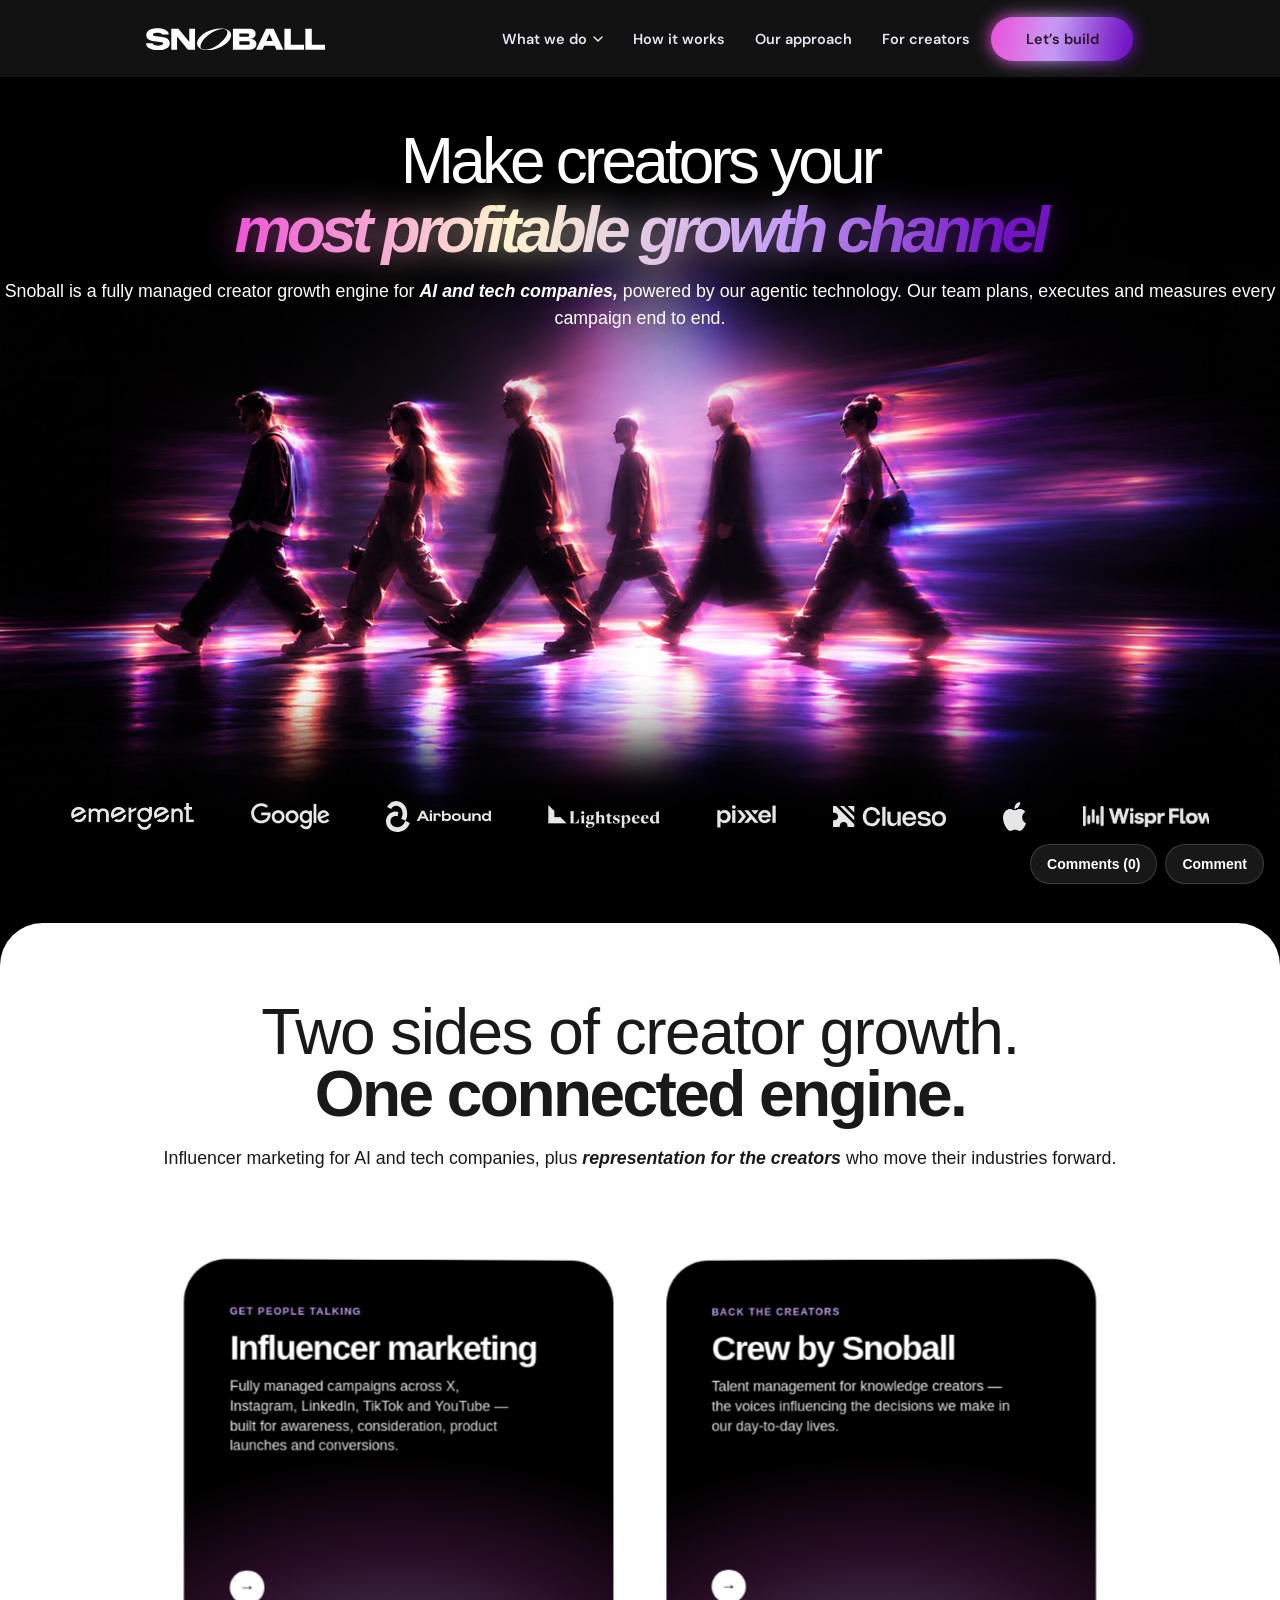
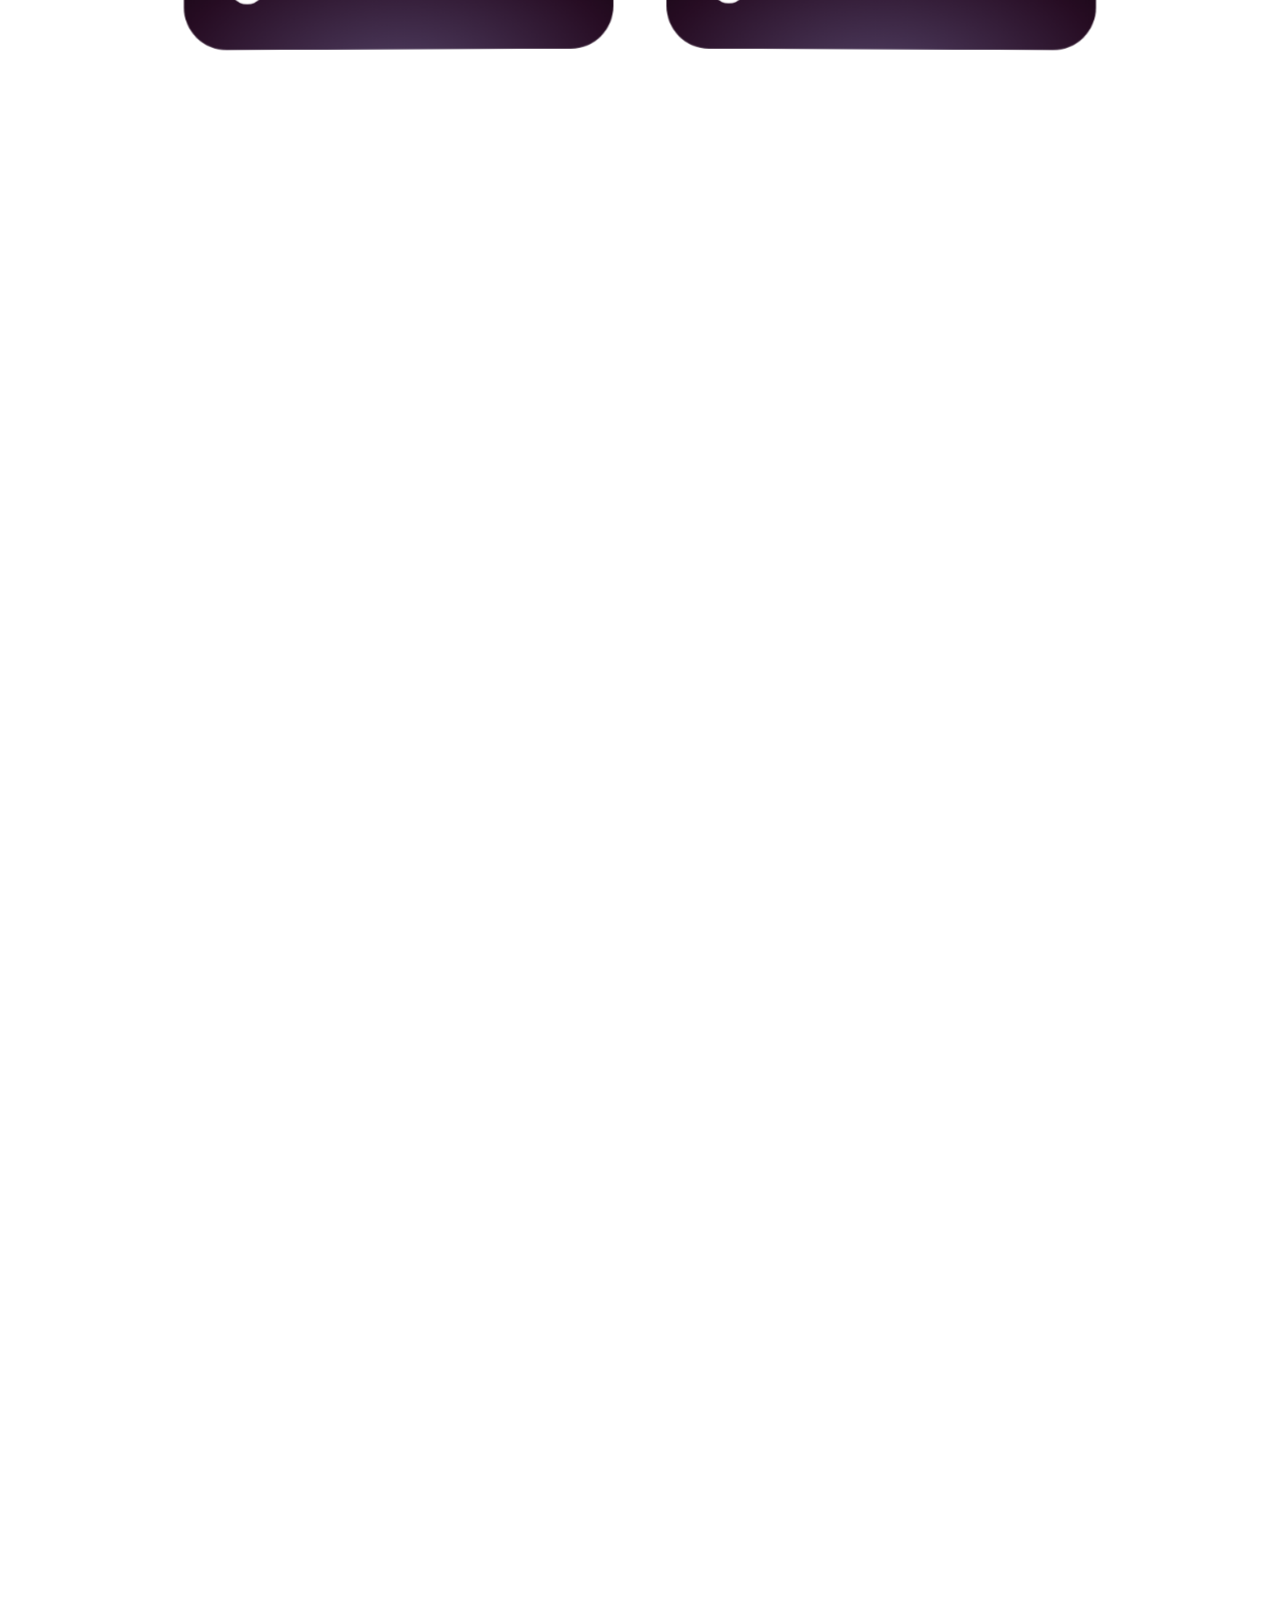
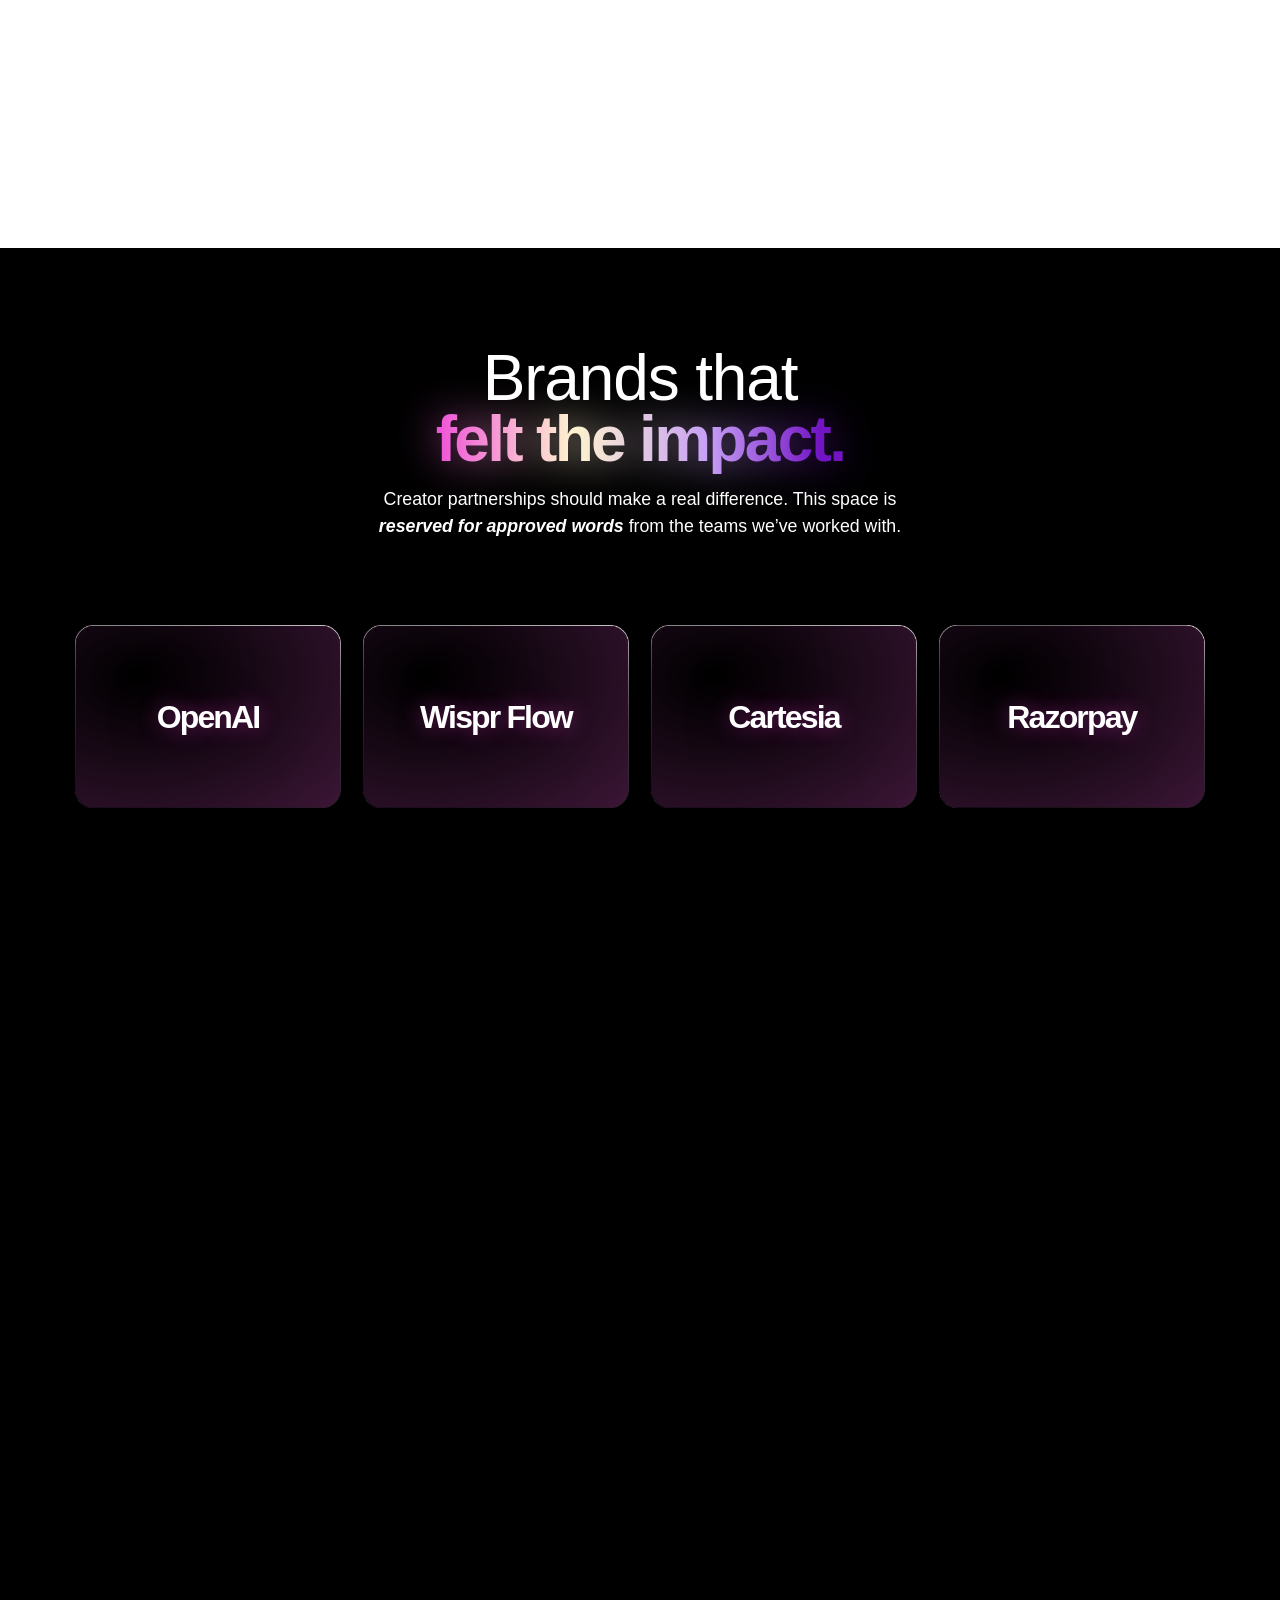
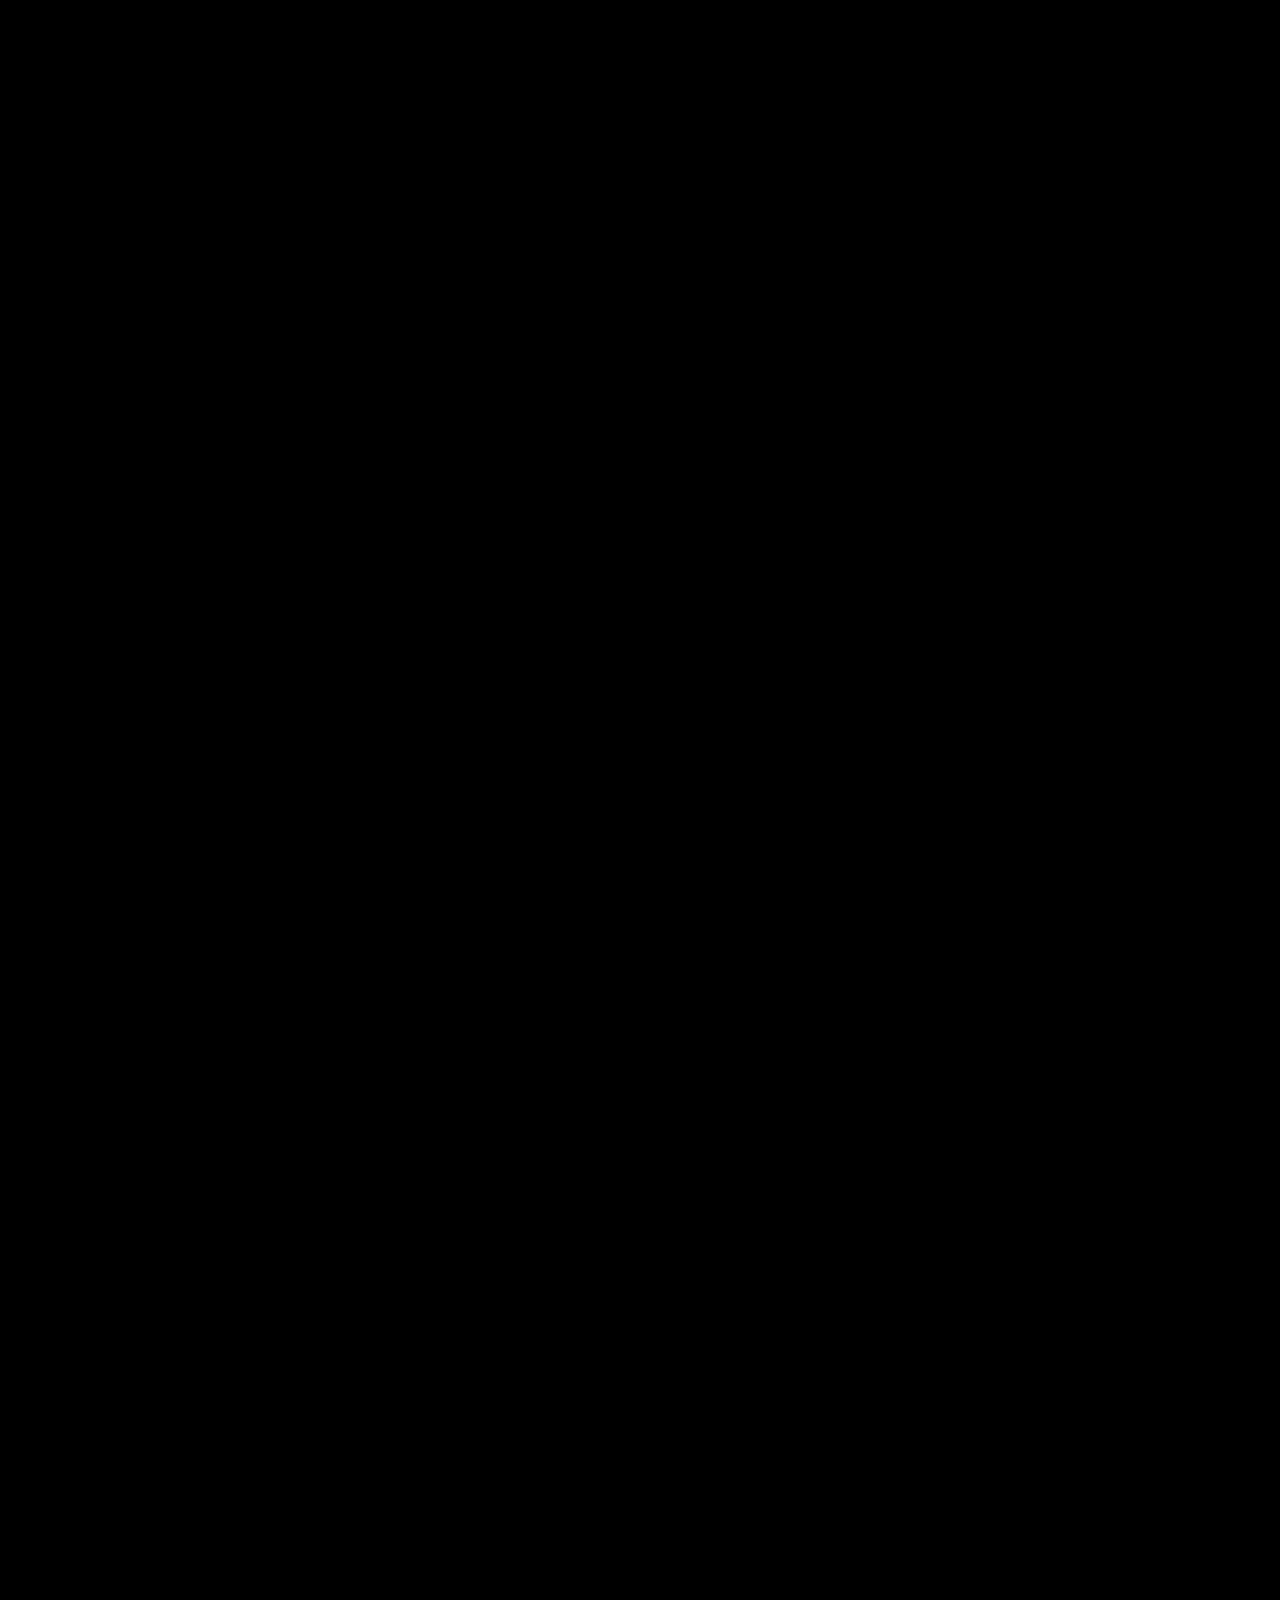
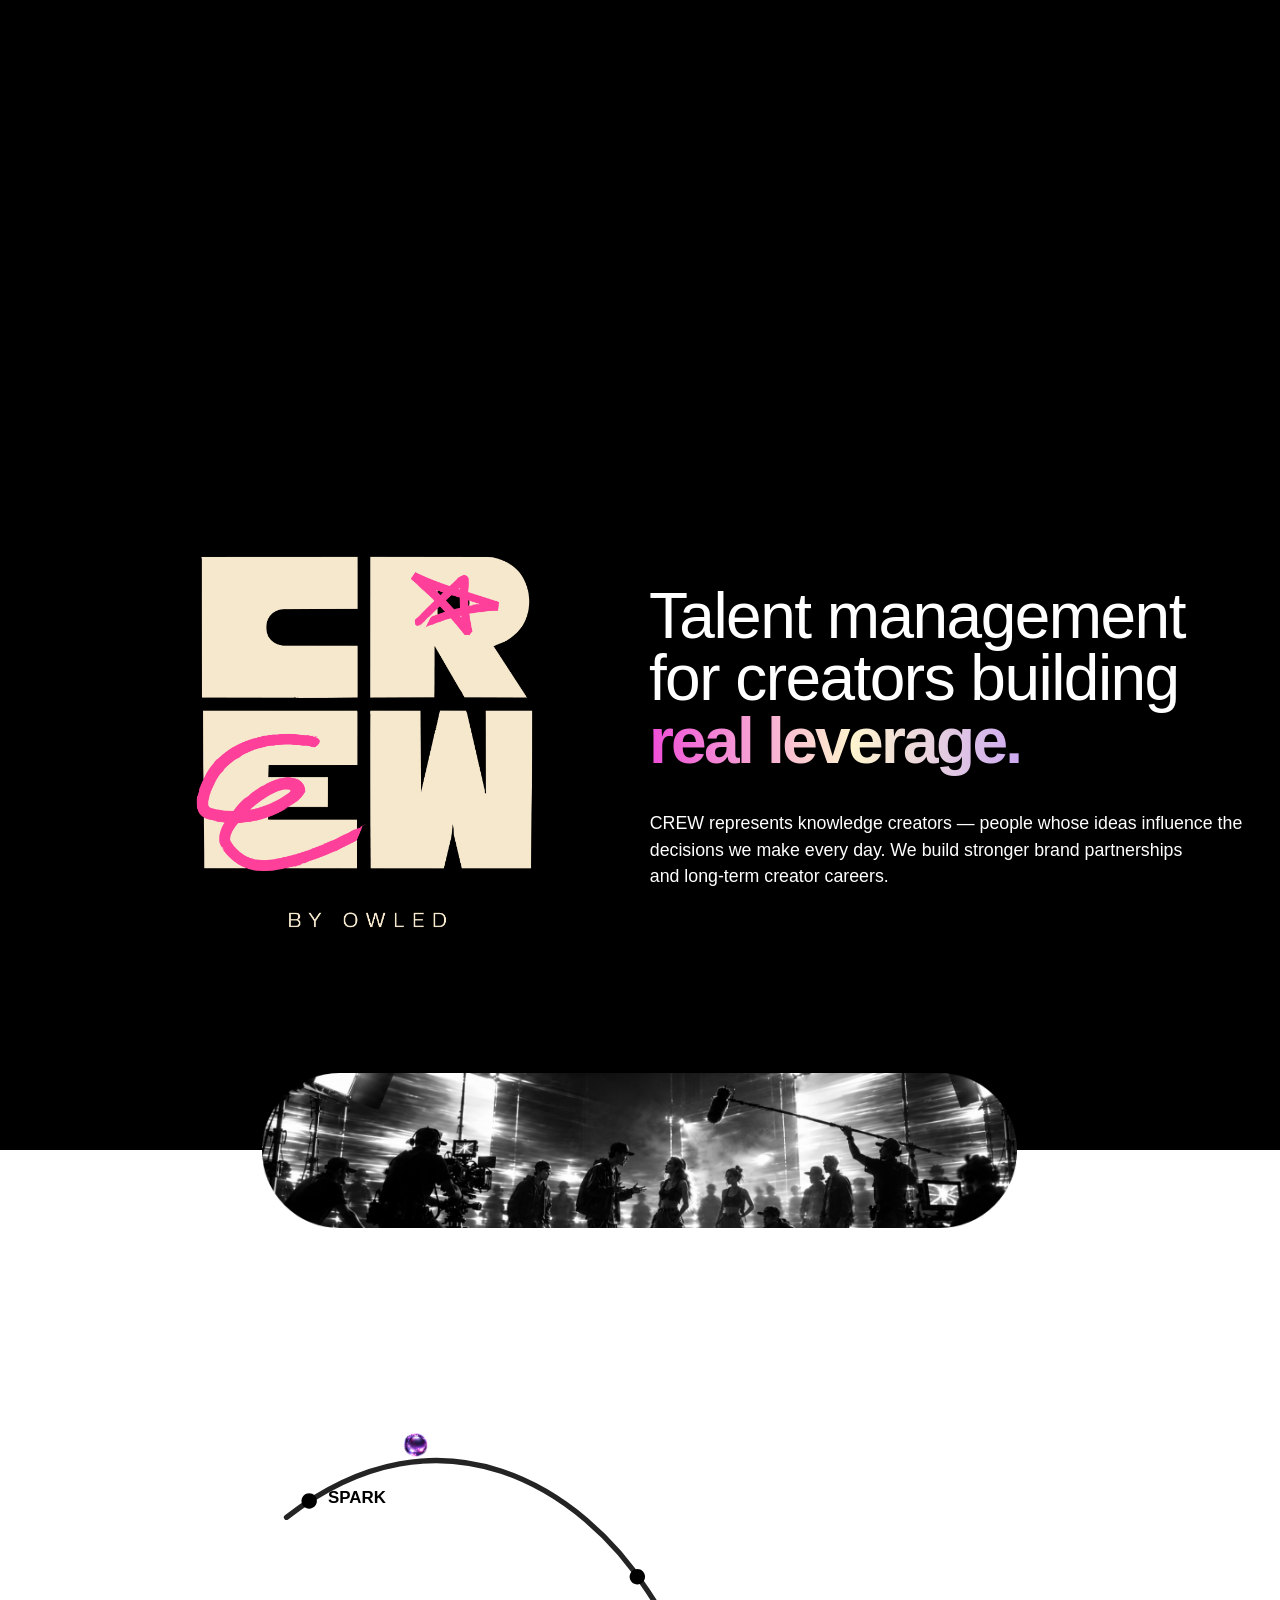
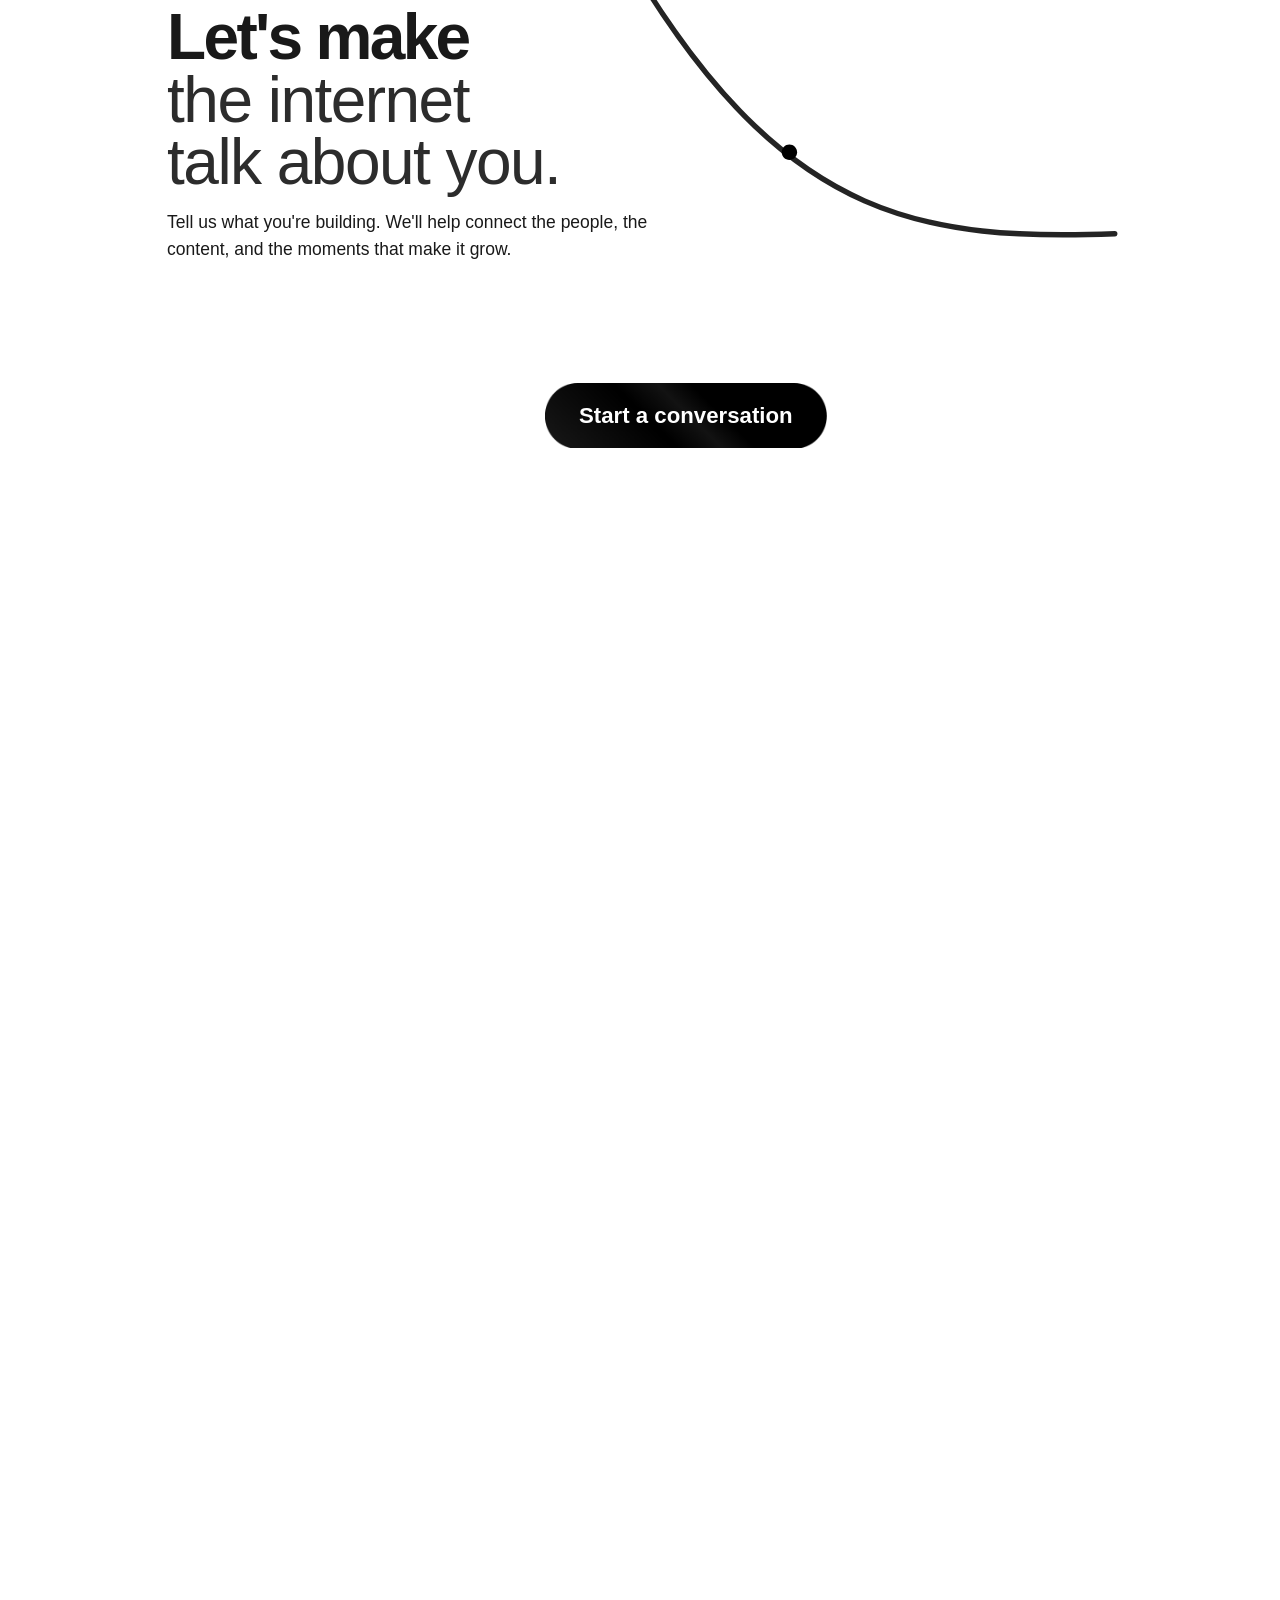
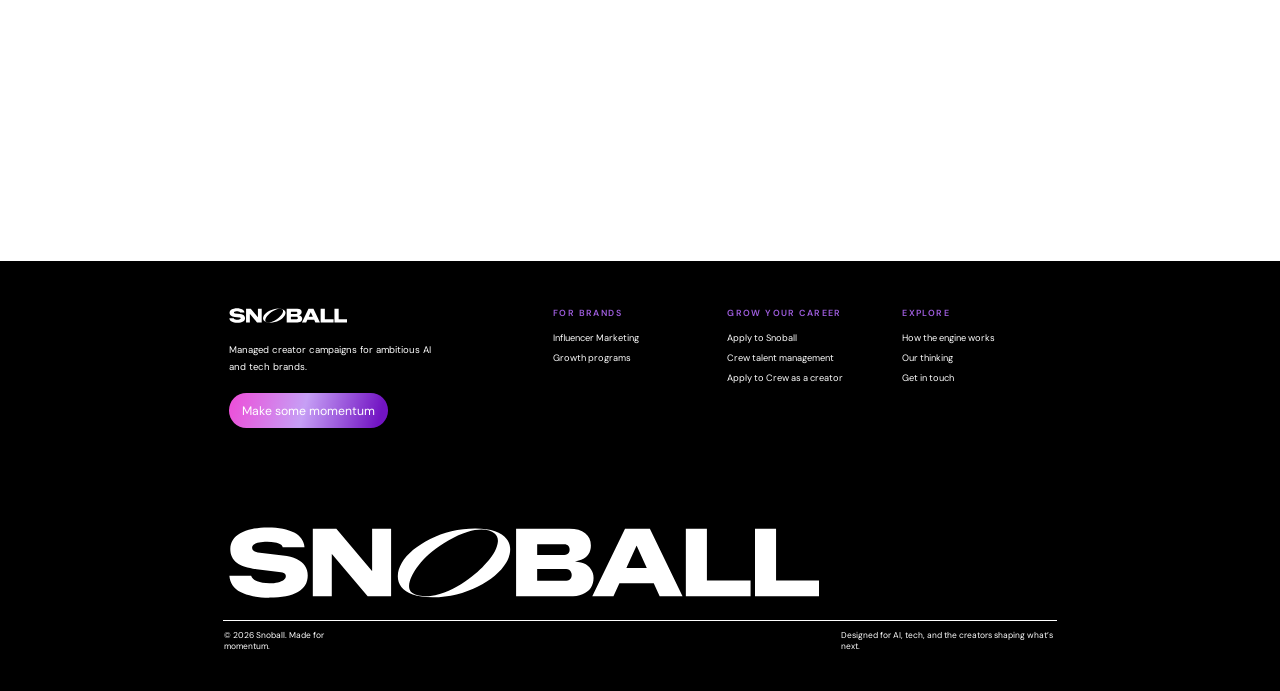
==== commit 66ecee5a: "Review round 4: new hero brand bar Replace the hero logos with the Owled US bar brands plus launch f" ====
--- a/index.html
+++ b/index.html
@@ -49,29 +49,56 @@
       </h1>
       <p class="hero__sub">Snoball is a fully managed creator growth engine for <strong><em>AI and tech companies,</em></strong> powered by our agentic technology. Our team plans, executes and measures every campaign end to end.</p>
       <!-- Brand strip scrolls right to left; the second list is a copy so the loop is seamless.
-           Logos are shown in white. Gamma is still set as text until we have its logo file. -->
+           Brands come from the Owled US site's hero strip plus its launch film clients. Logos are shown in white.
+           --h sets each logo's height so they look the same weight. Coral has no wordmark file yet, so its icon sits beside its name. -->
       <div class="hero__marquee">
         <ul class="hero__logos" aria-label="Brands we've worked with">
-          <li><img src="assets/img/logos/openai.svg" alt="OpenAI"></li>
-          <li><img src="assets/img/logos/wispr-flow.png" alt="Wispr Flow"></li>
-          <li class="is-sm"><img src="assets/img/logos/cartesia.svg" alt="Cartesia"></li>
-          <li><img src="assets/img/logos/razorpay.svg" alt="Razorpay"></li>
-          <li class="is-lg"><img src="assets/img/logos/google.svg" alt="Google"></li>
-          <li class="is-sm"><img src="assets/img/logos/confido-health.svg" alt="Confido Health"></li>
-          <li class="is-sm"><img src="assets/img/logos/inmobi.svg" alt="InMobi"></li>
-          <li class="is-lg"><img src="assets/img/logos/accel.svg" alt="Accel"></li>
-          <li class="is-text">Gamma</li>
+          <li style="--h:30px"><img src="assets/img/logos/emergent.webp" alt="Emergent"></li>
+          <li style="--h:30px"><img src="assets/img/logos/google.svg" alt="Google"></li>
+          <li style="--h:34px"><img src="assets/img/logos/airbound.svg" alt="Airbound"></li>
+          <li style="--h:26px"><img src="assets/img/logos/lightspeed.webp" alt="Lightspeed"></li>
+          <li style="--h:26px"><img src="assets/img/logos/pixxel.webp" alt="Pixxel"></li>
+          <li style="--h:24px"><img src="assets/img/logos/clueso.svg" alt="Clueso"></li>
+          <li style="--h:32px"><img src="assets/img/logos/apple.webp" alt="Apple"></li>
+          <li style="--h:24px"><img src="assets/img/logos/wispr-flow.png" alt="Wispr Flow"></li>
+          <li style="--h:30px"><img src="assets/img/logos/portkey.png" alt="Portkey"></li>
+          <li style="--h:24px"><img src="assets/img/logos/accel.webp" alt="Accel"></li>
+          <li style="--h:26px"><img src="assets/img/logos/ringg-ai.svg" alt="Ringg AI"></li>
+          <li style="--h:20px"><img src="assets/img/logos/gamma.svg" alt="Gamma"></li>
+          <li style="--h:22px"><img src="assets/img/logos/cartesia.svg" alt="Cartesia"></li>
+          <li style="--h:26px"><img src="assets/img/logos/zeebu.svg" alt="Zeebu"></li>
+          <li style="--h:28px"><img src="assets/img/logos/canva.svg" alt="Canva"></li>
+          <li style="--h:20px"><img src="assets/img/logos/armatrix.svg" alt="Armatrix"></li>
+          <li style="--h:22px"><img src="assets/img/logos/confido-health.svg" alt="Confido Health"></li>
+          <li class="is-white" style="--h:30px"><img src="assets/img/logos/openui.svg" alt="Open UI"></li>
+          <li style="--h:24px"><img src="assets/img/logos/vorflux.webp" alt="Vorflux"></li>
+          <li style="--h:26px"><img src="assets/img/logos/fyers.svg" alt="FYERS"></li>
+          <li class="is-white" style="--h:30px"><img src="assets/img/logos/mowito.svg" alt="Mowito"></li>
+          <li class="is-text"><img src="assets/img/logos/coral-icon.png" alt="">Coral</li>
         </ul>
         <ul class="hero__logos" aria-hidden="true">
-          <li><img src="assets/img/logos/openai.svg" alt=""></li>
-          <li><img src="assets/img/logos/wispr-flow.png" alt=""></li>
-          <li class="is-sm"><img src="assets/img/logos/cartesia.svg" alt=""></li>
-          <li><img src="assets/img/logos/razorpay.svg" alt=""></li>
-          <li class="is-lg"><img src="assets/img/logos/google.svg" alt=""></li>
-          <li class="is-sm"><img src="assets/img/logos/confido-health.svg" alt=""></li>
-          <li class="is-sm"><img src="assets/img/logos/inmobi.svg" alt=""></li>
-          <li class="is-lg"><img src="assets/img/logos/accel.svg" alt=""></li>
-          <li class="is-text">Gamma</li>
+          <li style="--h:30px"><img src="assets/img/logos/emergent.webp" alt=""></li>
+          <li style="--h:30px"><img src="assets/img/logos/google.svg" alt=""></li>
+          <li style="--h:34px"><img src="assets/img/logos/airbound.svg" alt=""></li>
+          <li style="--h:26px"><img src="assets/img/logos/lightspeed.webp" alt=""></li>
+          <li style="--h:26px"><img src="assets/img/logos/pixxel.webp" alt=""></li>
+          <li style="--h:24px"><img src="assets/img/logos/clueso.svg" alt=""></li>
+          <li style="--h:32px"><img src="assets/img/logos/apple.webp" alt=""></li>
+          <li style="--h:24px"><img src="assets/img/logos/wispr-flow.png" alt=""></li>
+          <li style="--h:30px"><img src="assets/img/logos/portkey.png" alt=""></li>
+          <li style="--h:24px"><img src="assets/img/logos/accel.webp" alt=""></li>
+          <li style="--h:26px"><img src="assets/img/logos/ringg-ai.svg" alt=""></li>
+          <li style="--h:20px"><img src="assets/img/logos/gamma.svg" alt=""></li>
+          <li style="--h:22px"><img src="assets/img/logos/cartesia.svg" alt=""></li>
+          <li style="--h:26px"><img src="assets/img/logos/zeebu.svg" alt=""></li>
+          <li style="--h:28px"><img src="assets/img/logos/canva.svg" alt=""></li>
+          <li style="--h:20px"><img src="assets/img/logos/armatrix.svg" alt=""></li>
+          <li style="--h:22px"><img src="assets/img/logos/confido-health.svg" alt=""></li>
+          <li class="is-white" style="--h:30px"><img src="assets/img/logos/openui.svg" alt=""></li>
+          <li style="--h:24px"><img src="assets/img/logos/vorflux.webp" alt=""></li>
+          <li style="--h:26px"><img src="assets/img/logos/fyers.svg" alt=""></li>
+          <li class="is-white" style="--h:30px"><img src="assets/img/logos/mowito.svg" alt=""></li>
+          <li class="is-text"><img src="assets/img/logos/coral-icon.png" alt="">Coral</li>
         </ul>
       </div>
     </div>
--- a/css/home.css
+++ b/css/home.css
@@ -54,15 +54,16 @@
 .hero__sub strong { font-weight: 700; }
 /* Brand strip: runs the full viewport width, right to left. Constant speed is intended, so it uses linear timing. */
 .hero__marquee { position: absolute; top: 812px; left: calc(720px - 50vw); width: 100vw; display: flex; overflow: hidden; }
-.hero__logos { list-style: none; margin: 0; padding: 0; display: flex; flex: none; animation: hero-marquee 36s linear infinite; }
+.hero__logos { list-style: none; margin: 0; padding: 0; display: flex; flex: none; animation: hero-marquee 79s linear infinite; }
 .hero__marquee:hover .hero__logos { animation-play-state: paused; }
 @keyframes hero-marquee { to { transform: translateX(-100%); } }
 .hero__logos li { flex: none; display: flex; align-items: center; height: 40px; padding-right: 64px; }
 /* Logos are recoloured to white so the strip reads as one row; sizes are tuned by eye so they look the same weight */
-.hero__logos img { height: 28px; width: auto; max-width: none; filter: brightness(0) invert(1); opacity: .9; }
-.hero__logos .is-sm img { height: 24px; }
-.hero__logos .is-lg img { height: 32px; }
-.hero__logos .is-text { font-size: 30px; line-height: 36px; font-weight: 700; letter-spacing: -0.04em; color: rgba(255,255,255,.9); white-space: nowrap; }
+.hero__logos img { height: var(--h, 28px); width: auto; max-width: none; filter: brightness(0) invert(1); opacity: .9; }
+/* These logos have dark detail inside the mark, so their files are already white and skip the filter, which would flatten them */
+.hero__logos .is-white img { filter: none; }
+.hero__logos .is-text { gap: 8px; font-size: 24px; line-height: 32px; font-weight: 700; letter-spacing: -0.04em; color: rgba(255,255,255,.9); white-space: nowrap; }
+@media (prefers-reduced-motion: reduce) { .hero__logos { animation: none; } }
 /* The black hero meets the white section below in one clean edge: that section overlaps the hero by 48px with
    rounded top corners (see .sides). */
 .hero__fade { display: none; }
@@ -299,8 +300,8 @@
   .hero__title, .sides__title, .impact__title, .infl__title, .infl__blur, .crew__title, .talk__title { font-size: clamp(40px, 8vw, 72px); line-height: 1.02; white-space: normal; }
   .hero__marquee { order: 6; width: calc(100% + 48px) !important; max-width: none; margin: 0 -24px !important; }
   .hero__logos li { padding-right: 40px; }
-  .hero__logos img { height: 22px; } .hero__logos .is-sm img { height: 18px; } .hero__logos .is-lg img { height: 24px; }
-  .hero__logos .is-text { font-size: 24px; line-height: 32px; }
+  .hero__logos img { height: calc(var(--h, 28px) * .8); }
+  .hero__logos .is-text { font-size: 20px; line-height: 28px; }
   .sides { margin-top: -32px; border-radius: 32px 32px 0 0; }
   .hero__fade { display: none; }
   /* Small screens: no pinning; the sides card shows its split state as two stacked link cards */
